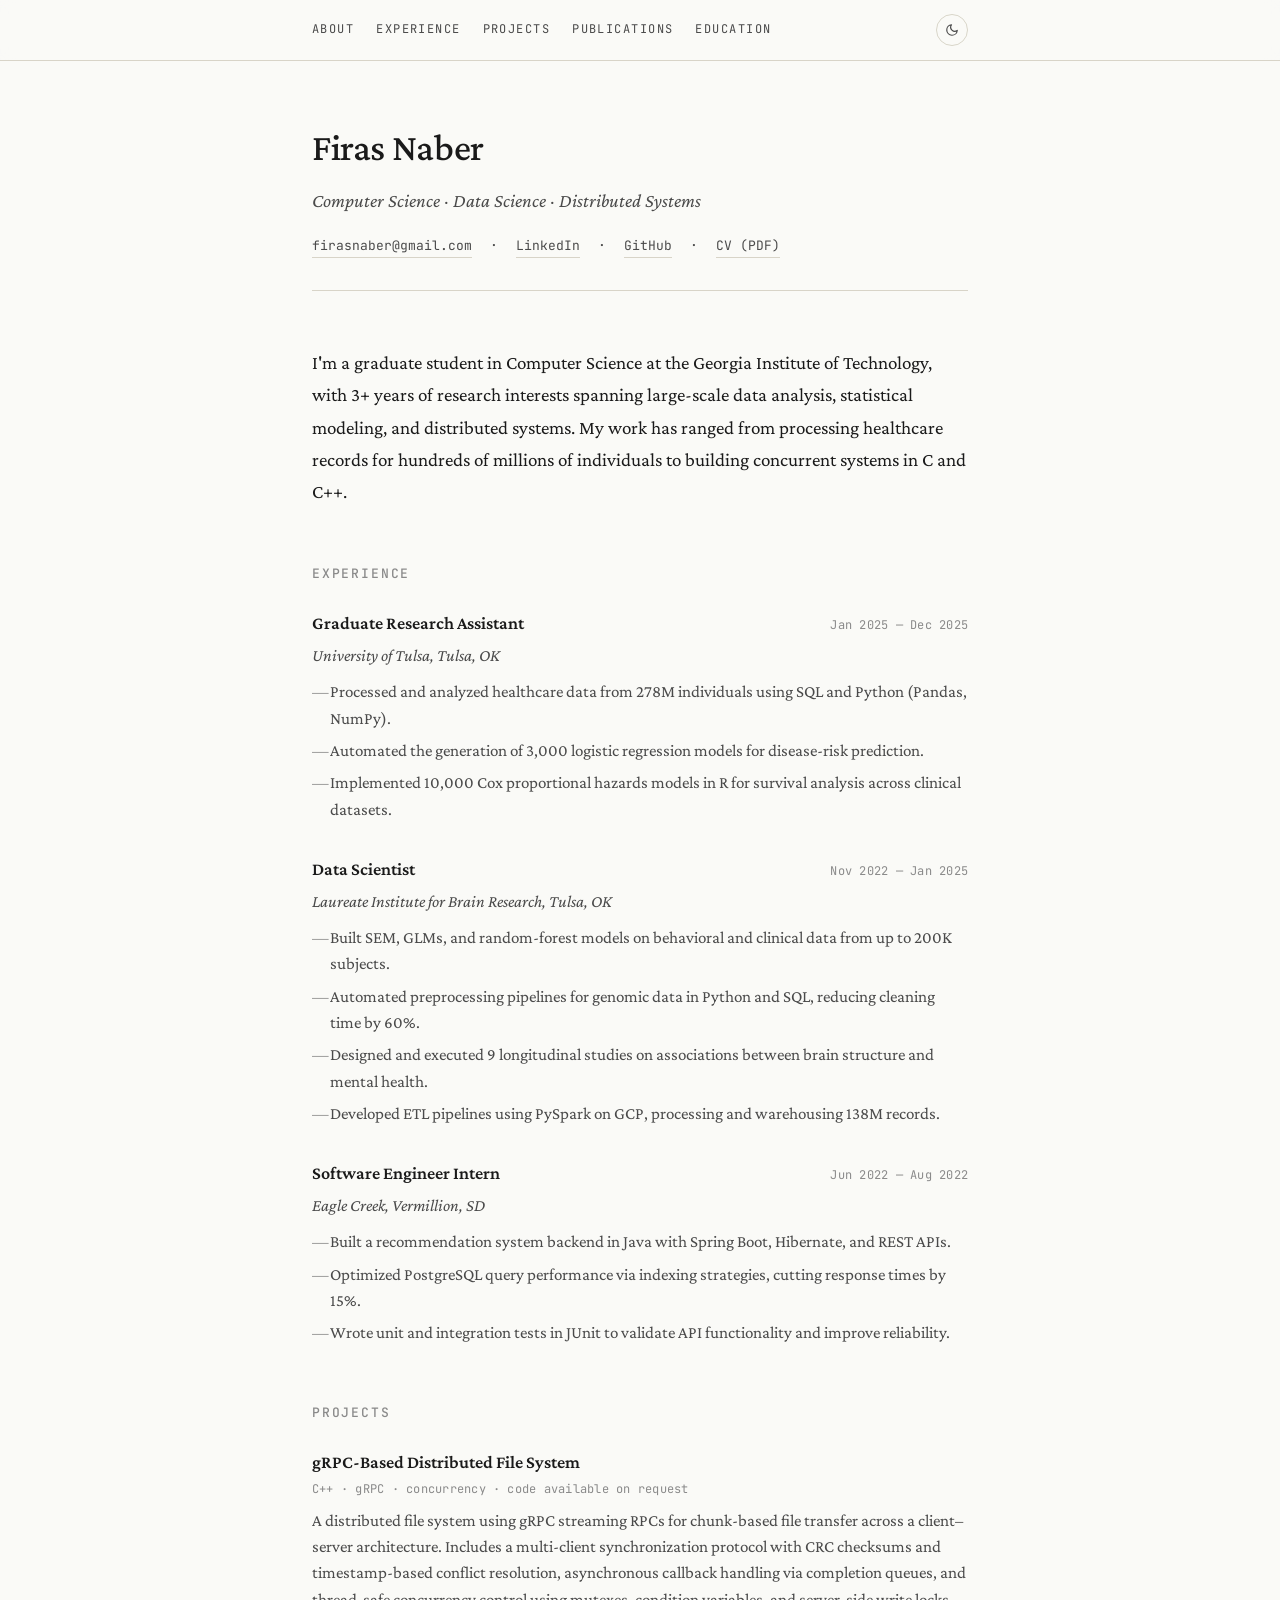
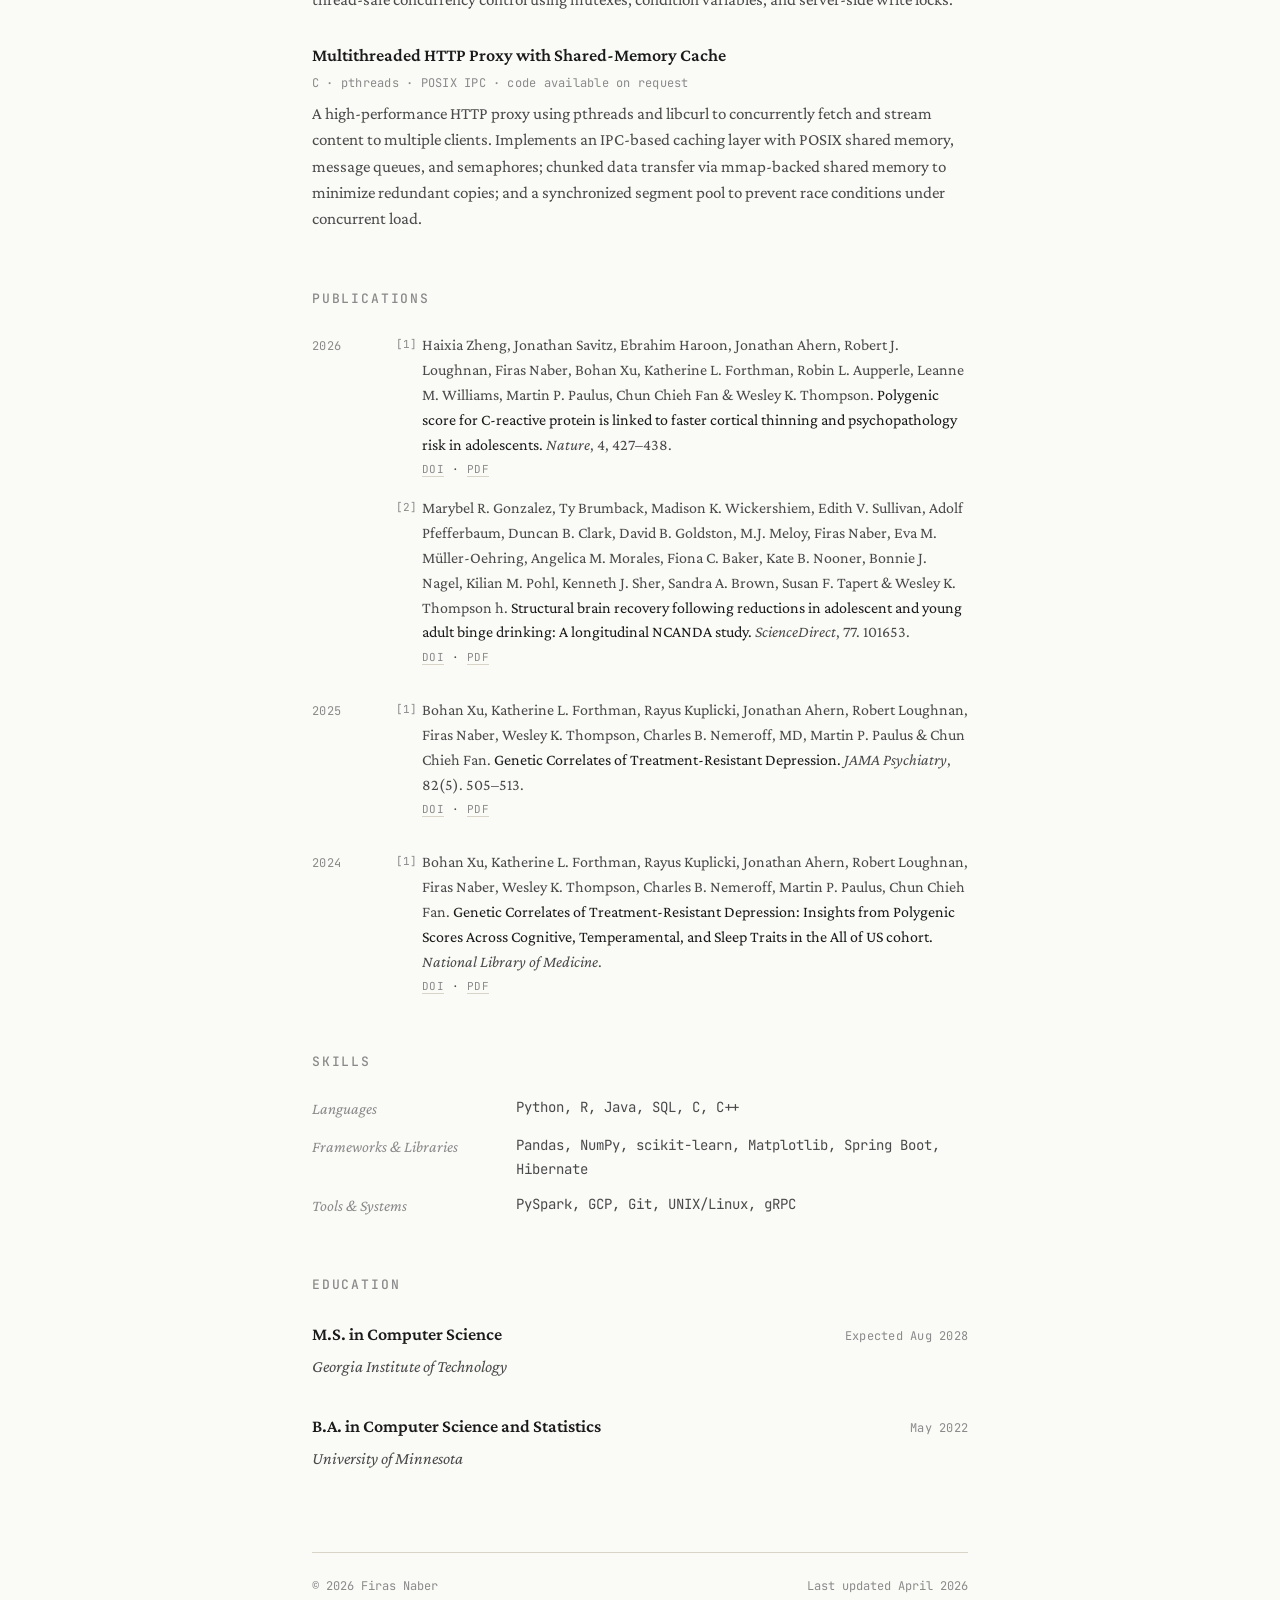
==== index.html @ 00374a6f "Update index.html" ====
<!DOCTYPE html>
<html lang="en">

<head>
  <meta charset="UTF-8" />
  <meta name="viewport" content="width=device-width, initial-scale=1.0" />
  <title>Firas Naber — Portfolio</title>
  <script>
    // Set theme synchronously before paint to prevent flash
    (function () {
      try {
        var stored = localStorage.getItem('theme');
        var prefersDark = window.matchMedia('(prefers-color-scheme: dark)').matches;
        var theme = stored || (prefersDark ? 'dark' : 'light');
        document.documentElement.setAttribute('data-theme', theme);
      } catch (e) {
        document.documentElement.setAttribute('data-theme', 'light');
      }
    })();
  </script>
  <link rel="preconnect" href="https://fonts.googleapis.com">
  <link rel="preconnect" href="https://fonts.gstatic.com" crossorigin>
  <link
    href="https://fonts.googleapis.com/css2?family=Crimson+Pro:ital,wght@0,400;0,500;0,600;1,400&family=JetBrains+Mono:wght@400;500&display=swap"
    rel="stylesheet">
  <link rel="stylesheet" href="styles.css">
</head>

<body>

  <nav class="topnav">
    <div class="nav-inner">
      <div class="nav-links">
        <a href="#about">About</a>
        <a href="#experience">Experience</a>
        <a href="#projects">Projects</a>
        <a href="#publications">Publications</a>
        <a href="#education">Education</a>
      </div>
      <button class="theme-toggle" id="themeToggle" aria-label="Toggle dark mode">
        <svg class="icon-moon" viewBox="0 0 24 24" fill="none" stroke="currentColor" stroke-width="2"
          stroke-linecap="round" stroke-linejoin="round">
          <path d="M21 12.79A9 9 0 1 1 11.21 3 7 7 0 0 0 21 12.79z" />
        </svg>
        <svg class="icon-sun" viewBox="0 0 24 24" fill="none" stroke="currentColor" stroke-width="2"
          stroke-linecap="round" stroke-linejoin="round">
          <circle cx="12" cy="12" r="4" />
          <path
            d="M12 2v2M12 20v2M4.93 4.93l1.41 1.41M17.66 17.66l1.41 1.41M2 12h2M20 12h2M4.93 19.07l1.41-1.41M17.66 6.34l1.41-1.41" />
        </svg>
      </button>
    </div>
  </nav>

  <div class="container">

    <header>
      <h1>Firas Naber</h1>
      <p class="tagline">Computer Science · Data Science · Distributed Systems</p>
      <div class="contact">
        <a href="mailto:firasnaber@gmail.com">firasnaber@gmail.com</a>
        <span>·</span>
        <a href="https://www.linkedin.com/in/firasnaber" target="_blank">LinkedIn</a>
        <span>·</span>
        <a href="https://www.github.com/firasnaber" target="_blank">GitHub</a>
        <span>·</span>
        <a href="assets/resume.pdf">CV (PDF)</a>
      </div>
    </header>

    <section class="about" id="about">
      <p>
        I'm a graduate student in Computer Science at the Georgia Institute of Technology,
        with 3+ years of research interests spanning large-scale data analysis, statistical modeling,
        and distributed systems. My work has ranged from processing healthcare records
        for hundreds of millions of individuals to building concurrent systems in C and C++.
      </p>
    </section>

    <section id="experience">
      <h2>Experience</h2>

      <div class="entry">
        <div class="entry-head">
          <span class="entry-title">Graduate Research Assistant</span>
          <span class="entry-date">Jan 2025 — Dec 2025</span>
        </div>
        <div class="entry-sub">University of Tulsa, Tulsa, OK</div>
        <ul>
          <li>Processed and analyzed healthcare data from 278M individuals using SQL and Python (Pandas, NumPy).</li>
          <li>Automated the generation of 3,000 logistic regression models for disease-risk prediction.</li>
          <li>Implemented 10,000 Cox proportional hazards models in R for survival analysis across clinical datasets.
          </li>
        </ul>
      </div>

      <div class="entry">
        <div class="entry-head">
          <span class="entry-title">Data Scientist</span>
          <span class="entry-date">Nov 2022 — Jan 2025</span>
        </div>
        <div class="entry-sub">Laureate Institute for Brain Research, Tulsa, OK</div>
        <ul>
          <li>Built SEM, GLMs, and random-forest models on behavioral and clinical data from up to 200K subjects.</li>
          <li>Automated preprocessing pipelines for genomic data in Python and SQL, reducing cleaning time by 60%.</li>
          <li>Designed and executed 9 longitudinal studies on associations between brain structure and mental health.
          </li>
          <li>Developed ETL pipelines using PySpark on GCP, processing and warehousing 138M records.</li>
        </ul>
      </div>

      <div class="entry">
        <div class="entry-head">
          <span class="entry-title">Software Engineer Intern</span>
          <span class="entry-date">Jun 2022 — Aug 2022</span>
        </div>
        <div class="entry-sub">Eagle Creek, Vermillion, SD</div>
        <ul>
          <li>Built a recommendation system backend in Java with Spring Boot, Hibernate, and REST APIs.</li>
          <li>Optimized PostgreSQL query performance via indexing strategies, cutting response times by 15%.</li>
          <li>Wrote unit and integration tests in JUnit to validate API functionality and improve reliability.</li>
        </ul>
      </div>
    </section>

    <section id="projects">
      <h2>Projects</h2>

      <div class="project">
        <div class="project-title">gRPC-Based Distributed File System</div>
        <div class="project-meta">C++ · gRPC · concurrency · code available on request</div>
        <p class="project-desc">
          A distributed file system using gRPC streaming RPCs for chunk-based file transfer
          across a client–server architecture. Includes a multi-client synchronization protocol
          with CRC checksums and timestamp-based conflict resolution, asynchronous callback
          handling via completion queues, and thread-safe concurrency control using mutexes,
          condition variables, and server-side write locks.
        </p>
      </div>

      <div class="project">
        <div class="project-title">Multithreaded HTTP Proxy with Shared-Memory Cache</div>
        <div class="project-meta">C · pthreads · POSIX IPC · code available on request</div>
        <p class="project-desc">
          A high-performance HTTP proxy using pthreads and libcurl to concurrently fetch and
          stream content to multiple clients. Implements an IPC-based caching layer with POSIX
          shared memory, message queues, and semaphores; chunked data transfer via mmap-backed
          shared memory to minimize redundant copies; and a synchronized segment pool to prevent
          race conditions under concurrent load.
        </p>
      </div>
    </section>

    <section id="publications">
      <h2>Publications</h2>

      <div class="pub-year-group">
        <div class="pub-year">2026</div>
        <ol class="pub-list">
          <li class="pub">
            <span class="pub-authors">Haixia Zheng, Jonathan Savitz, Ebrahim Haroon, Jonathan Ahern, Robert J.
              Loughnan, Firas Naber, Bohan Xu, Katherine L. Forthman, Robin L. Aupperle, Leanne M. Williams, Martin P.
              Paulus, Chun Chieh Fan &amp; Wesley K. Thompson.</span>
            <span class="pub-title">Polygenic score for C-reactive protein is linked to faster cortical thinning and
              psychopathology risk in adolescents.</span>
            <span class="pub-venue"><em>Nature</em>, 4, 427–438.</span>
            <span class="pub-links">
              <a href="https://doi.org/10.1038/s44220-026-00585-w" target="_blank">DOI</a> · <a
                href="https://www.nature.com/articles/s44220-026-00585-w.pdf" target="_blank">PDF</a>
            </span>

          <li class="pub">
            <span class="pub-authors">Marybel R. Gonzalez, Ty Brumback, Madison K. Wickershiem, Edith V. Sullivan, Adolf
              Pfefferbaum, Duncan B. Clark, David B. Goldston, M.J. Meloy, Firas Naber, Eva M. Müller-Oehring, Angelica
              M. Morales, Fiona C. Baker, Kate B. Nooner, Bonnie J. Nagel, Kilian M. Pohl, Kenneth J. Sher, Sandra A.
              Brown, Susan F. Tapert &amp; Wesley K. Thompson h.</span>
            <span class="pub-title">Structural brain recovery following reductions in adolescent and young adult binge
              drinking: A longitudinal NCANDA study.</span>
            <span class="pub-venue"><em>ScienceDirect</em>, 77. 101653.</span>
            <span class="pub-links">
              <a href="https://doi.org/10.1016/j.dcn.2025.101653" target="_blank">DOI</a> · <a
                href="https://www.sciencedirect.com/science/article/pii/S1878929325001495/pdfft?md5=1ed2c9a6137f7ce97015f4703aea2347&pid=1-s2.0-S1878929325001495-main.pdf"
                target="_blank">PDF</a>
            </span>
          </li>
        </ol>
      </div>

      <div class="pub-year-group">
        <div class="pub-year">2025</div>
        <ol class="pub-list">
          <li class="pub">
            <span class="pub-authors">Bohan Xu, Katherine L. Forthman, Rayus Kuplicki, Jonathan Ahern, Robert
              Loughnan, Firas Naber, Wesley K. Thompson, Charles
              B. Nemeroff, MD, Martin P. Paulus &amp; Chun Chieh Fan.</span>
            <span class="pub-title">Genetic Correlates of Treatment-Resistant Depression.</span>
            <span class="pub-venue"><em>JAMA Psychiatry</em>, 82(5). 505–513.</span>
            <span class="pub-links">
              <a href="https://doi.org/10.1001/jamapsychiatry.2024.4825" target="_blank">DOI</a> · <a
                href="https://www.laureateinstitute.org/uploads/1/4/1/3/141382282/jamapsychiatry_xu_2025_oi_240097_1739289944.00263.pdf"
                target="_blank">PDF</a>
            </span>
          </li>
        </ol>
      </div>

      <div class="pub-year-group">
        <div class="pub-year">2024</div>
        <ol class="pub-list">
          <li class="pub">
            <span class="pub-authors">Bohan Xu, Katherine L. Forthman, Rayus Kuplicki, Jonathan Ahern,
              Robert Loughnan, Firas Naber, Wesley K. Thompson, Charles B. Nemeroff, Martin P. Paulus,
              Chun Chieh Fan.</span>
            <span class="pub-title">Genetic Correlates of Treatment-Resistant Depression: Insights from Polygenic
              Scores Across Cognitive, Temperamental, and Sleep Traits in the All of US cohort.</span>
            <span class="pub-venue"><em>National Library of Medicine</em>.</span>
            <span class="pub-links">
              <a href="https://doi.org/10.1101/2024.07.03.24309914" target="_blank">DOI</a> · <a
                href="https://pmc.ncbi.nlm.nih.gov/articles/PMC11245070/pdf/nihpp-2024.07.03.24309914v1.pdf"
                target="_blank">PDF</a>
            </span>
          </li>
        </ol>
      </div>
    </section>

    <section id="skills">
      <h2>Skills</h2>
      <div class="skills-grid">
        <div class="skills-label">Languages</div>
        <div class="skills-list">Python, R, Java, SQL, C, C++</div>

        <div class="skills-label">Frameworks &amp; Libraries</div>
        <div class="skills-list">Pandas, NumPy, scikit-learn, Matplotlib, Spring Boot, Hibernate</div>

        <div class="skills-label">Tools &amp; Systems</div>
        <div class="skills-list">PySpark, GCP, Git, UNIX/Linux, gRPC</div>
      </div>
    </section>

    <section id="education">
      <h2>Education</h2>

      <div class="entry">
        <div class="entry-head">
          <span class="entry-title">M.S. in Computer Science</span>
          <span class="entry-date">Expected Aug 2028</span>
        </div>
        <div class="entry-sub">Georgia Institute of Technology</div>
      </div>

      <div class="entry">
        <div class="entry-head">
          <span class="entry-title">B.A. in Computer Science and Statistics</span>
          <span class="entry-date">May 2022</span>
        </div>
        <div class="entry-sub">University of Minnesota</div>
      </div>
    </section>

    <footer>
      <span>© 2026 Firas Naber</span>
      <span>Last updated April 2026</span>
    </footer>

  </div>

  <script src="script.js"></script>

</body>

</html>
---- styles.css ----
:root {
  --ink: #1a1a1a;
  --ink-soft: #4a4a4a;
  --ink-faint: #8a8a8a;
  --paper: #fafaf7;
  --paper-translucent: rgba(250, 250, 247, 0.85);
  --rule: #d8d4c8;
  --accent: #7a3b2e;
  --serif: 'Crimson Pro', 'Iowan Old Style', 'Palatino', Georgia, serif;
  --mono: 'JetBrains Mono', 'SF Mono', Menlo, monospace;
}

[data-theme="dark"] {
  --ink: #e8e6e0;
  --ink-soft: #b0aea6;
  --ink-faint: #707068;
  --paper: #1a1a18;
  --paper-translucent: rgba(26, 26, 24, 0.85);
  --rule: #38362f;
  --accent: #c97b6a;
}

* { box-sizing: border-box; margin: 0; padding: 0; }

html { scroll-behavior: smooth; }

body {
  font-family: var(--serif);
  font-size: 18px;
  line-height: 1.6;
  color: var(--ink);
  background: var(--paper);
  -webkit-font-smoothing: antialiased;
  -moz-osx-font-smoothing: grayscale;
  transition: background-color 0.2s ease, color 0.2s ease;
}

/* Navigation */
nav.topnav {
  position: sticky;
  top: 0;
  z-index: 100;
  background: var(--paper-translucent);
  backdrop-filter: blur(8px);
  -webkit-backdrop-filter: blur(8px);
  border-bottom: 1px solid var(--rule);
}

.nav-inner {
  max-width: 720px;
  margin: 0 auto;
  padding: 14px 32px;
  display: flex;
  justify-content: space-between;
  align-items: center;
  gap: 16px;
}

.nav-links {
  display: flex;
  gap: 22px;
  font-family: var(--mono);
  font-size: 12px;
  text-transform: uppercase;
  letter-spacing: 0.12em;
}

.nav-links a {
  color: var(--ink-soft);
  text-decoration: none;
  padding: 4px 0;
  border-bottom: 1px solid transparent;
  transition: color 0.15s, border-color 0.15s;
}

.nav-links a:hover,
.nav-links a.active {
  color: var(--ink);
  border-bottom-color: var(--accent);
}

.theme-toggle {
  background: none;
  border: 1px solid var(--rule);
  color: var(--ink-soft);
  width: 32px;
  height: 32px;
  border-radius: 50%;
  cursor: pointer;
  display: flex;
  align-items: center;
  justify-content: center;
  transition: color 0.15s, border-color 0.15s;
  flex-shrink: 0;
}

.theme-toggle:hover {
  color: var(--accent);
  border-color: var(--accent);
}

.theme-toggle svg {
  width: 14px;
  height: 14px;
}

.theme-toggle .icon-moon { display: block; }
.theme-toggle .icon-sun { display: none; }
[data-theme="dark"] .theme-toggle .icon-moon { display: none; }
[data-theme="dark"] .theme-toggle .icon-sun { display: block; }

.container {
  max-width: 720px;
  margin: 0 auto;
  padding: 56px 32px 120px;
}

/* Header */
header {
  margin-bottom: 56px;
  padding-bottom: 32px;
  border-bottom: 1px solid var(--rule);
}

h1 {
  font-size: 38px;
  font-weight: 500;
  letter-spacing: -0.01em;
  margin-bottom: 8px;
}

.tagline {
  font-style: italic;
  color: var(--ink-soft);
  font-size: 19px;
  margin-bottom: 20px;
}

.contact {
  font-family: var(--mono);
  font-size: 13px;
  color: var(--ink-soft);
  display: flex;
  flex-wrap: wrap;
  gap: 4px 18px;
}

.contact a {
  color: var(--ink-soft);
  text-decoration: none;
  border-bottom: 1px solid var(--rule);
  transition: color 0.15s, border-color 0.15s;
}

.contact a:hover {
  color: var(--accent);
  border-color: var(--accent);
}

/* Sections */
section {
  margin-bottom: 56px;
  scroll-margin-top: 80px;
}

h2 {
  font-size: 13px;
  font-weight: 500;
  text-transform: uppercase;
  letter-spacing: 0.14em;
  color: var(--ink-faint);
  margin-bottom: 24px;
  font-family: var(--mono);
}

p {
  margin-bottom: 16px;
  color: var(--ink-soft);
}

p:last-child { margin-bottom: 0; }

/* About */
.about p {
  color: var(--ink);
  font-size: 19px;
  line-height: 1.7;
}

/* Entry list (experience, education) */
.entry {
  margin-bottom: 32px;
}

.entry:last-child { margin-bottom: 0; }

.entry-head {
  display: flex;
  justify-content: space-between;
  align-items: baseline;
  gap: 16px;
  margin-bottom: 4px;
}

.entry-title {
  font-weight: 600;
  font-size: 18px;
  color: var(--ink);
}

.entry-date {
  font-family: var(--mono);
  font-size: 12px;
  color: var(--ink-faint);
  white-space: nowrap;
  letter-spacing: 0.02em;
}

.entry-sub {
  font-style: italic;
  color: var(--ink-soft);
  margin-bottom: 10px;
  font-size: 17px;
}

.entry ul {
  list-style: none;
  padding: 0;
}

.entry li {
  color: var(--ink-soft);
  margin-bottom: 6px;
  padding-left: 18px;
  position: relative;
  font-size: 17px;
  line-height: 1.55;
}

.entry li::before {
  content: "—";
  position: absolute;
  left: 0;
  color: var(--ink-faint);
}

/* Projects */
.project {
  margin-bottom: 28px;
}

.project:last-child { margin-bottom: 0; }

.project-title {
  font-weight: 600;
  font-size: 18px;
  margin-bottom: 4px;
  color: var(--ink);
}

.project-meta {
  font-family: var(--mono);
  font-size: 12px;
  color: var(--ink-faint);
  margin-bottom: 8px;
  letter-spacing: 0.02em;
}

.project-desc {
  color: var(--ink-soft);
  font-size: 17px;
  line-height: 1.55;
}

/* Skills */
.skills-grid {
  display: grid;
  grid-template-columns: 180px 1fr;
  gap: 12px 24px;
  font-size: 16px;
}

.skills-label {
  font-style: italic;
  color: var(--ink-faint);
}

.skills-list {
  color: var(--ink-soft);
  font-family: var(--mono);
  font-size: 14px;
  line-height: 1.7;
}

/* Publications */
.pub-year-group {
  margin-bottom: 32px;
  display: grid;
  grid-template-columns: 60px 1fr;
  gap: 0 24px;
  align-items: start;
}

.pub-year-group:last-child { margin-bottom: 0; }

.pub-year {
  font-family: var(--mono);
  font-size: 12px;
  color: var(--ink-faint);
  letter-spacing: 0.04em;
  padding-top: 4px;
}

.pub-list {
  list-style: none;
  padding: 0;
  margin: 0;
  counter-reset: pub-counter;
}

.pub {
  margin-bottom: 18px;
  padding-left: 26px;
  position: relative;
  font-size: 16px;
  line-height: 1.55;
  color: var(--ink-soft);
  counter-increment: pub-counter;
}

.pub:last-child { margin-bottom: 0; }

.pub::before {
  content: "[" counter(pub-counter) "]";
  position: absolute;
  left: 0;
  top: 0;
  font-family: var(--mono);
  font-size: 11px;
  color: var(--ink-faint);
  padding-top: 3px;
}

.pub-authors {
  display: inline;
  color: var(--ink-soft);
}

.pub-title {
  display: inline;
  color: var(--ink);
}

.pub-venue {
  display: inline;
  color: var(--ink-soft);
}

.pub-links {
  display: block;
  margin-top: 4px;
  font-family: var(--mono);
  font-size: 11px;
  letter-spacing: 0.04em;
}

.pub-links a {
  color: var(--ink-faint);
  text-decoration: none;
  border-bottom: 1px solid var(--rule);
  transition: color 0.15s, border-color 0.15s;
}

.pub-links a:hover {
  color: var(--accent);
  border-color: var(--accent);
}

/* Footer */
footer {
  margin-top: 80px;
  padding-top: 24px;
  border-top: 1px solid var(--rule);
  font-family: var(--mono);
  font-size: 12px;
  color: var(--ink-faint);
  display: flex;
  justify-content: space-between;
  flex-wrap: wrap;
  gap: 8px;
}

/* Responsive */
@media (max-width: 600px) {
  .container {
    padding: 32px 24px 80px;
  }
  .nav-inner {
    padding: 12px 20px;
  }
  .nav-links {
    gap: 14px;
    font-size: 11px;
    letter-spacing: 0.1em;
  }
  h1 { font-size: 30px; }
  body { font-size: 16px; }
  .entry-head {
    flex-direction: column;
    gap: 2px;
  }
  .skills-grid {
    grid-template-columns: 1fr;
    gap: 4px 0;
  }
  .skills-label {
    margin-top: 12px;
  }
  .skills-label:first-child {
    margin-top: 0;
  }
  .pub-year-group {
    grid-template-columns: 1fr;
    gap: 8px 0;
  }
  .pub-year {
    padding-top: 0;
  }
}
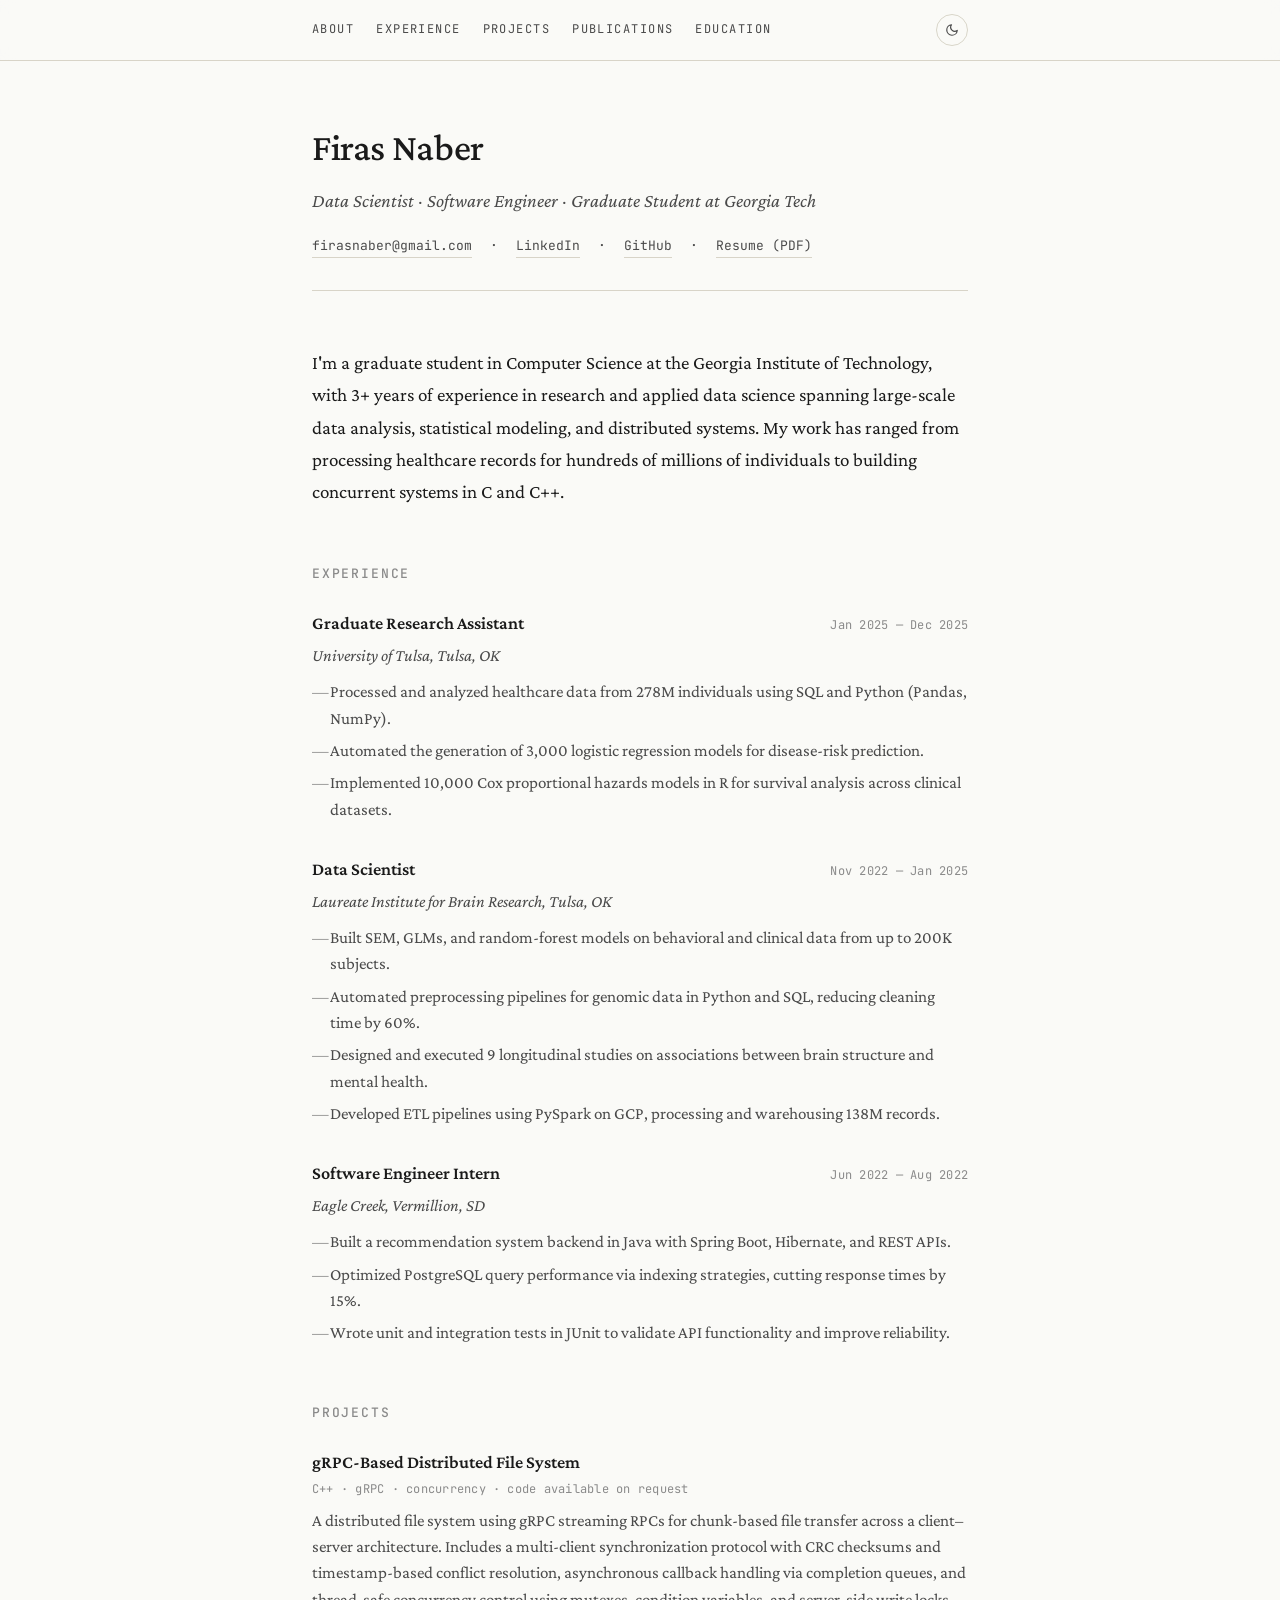
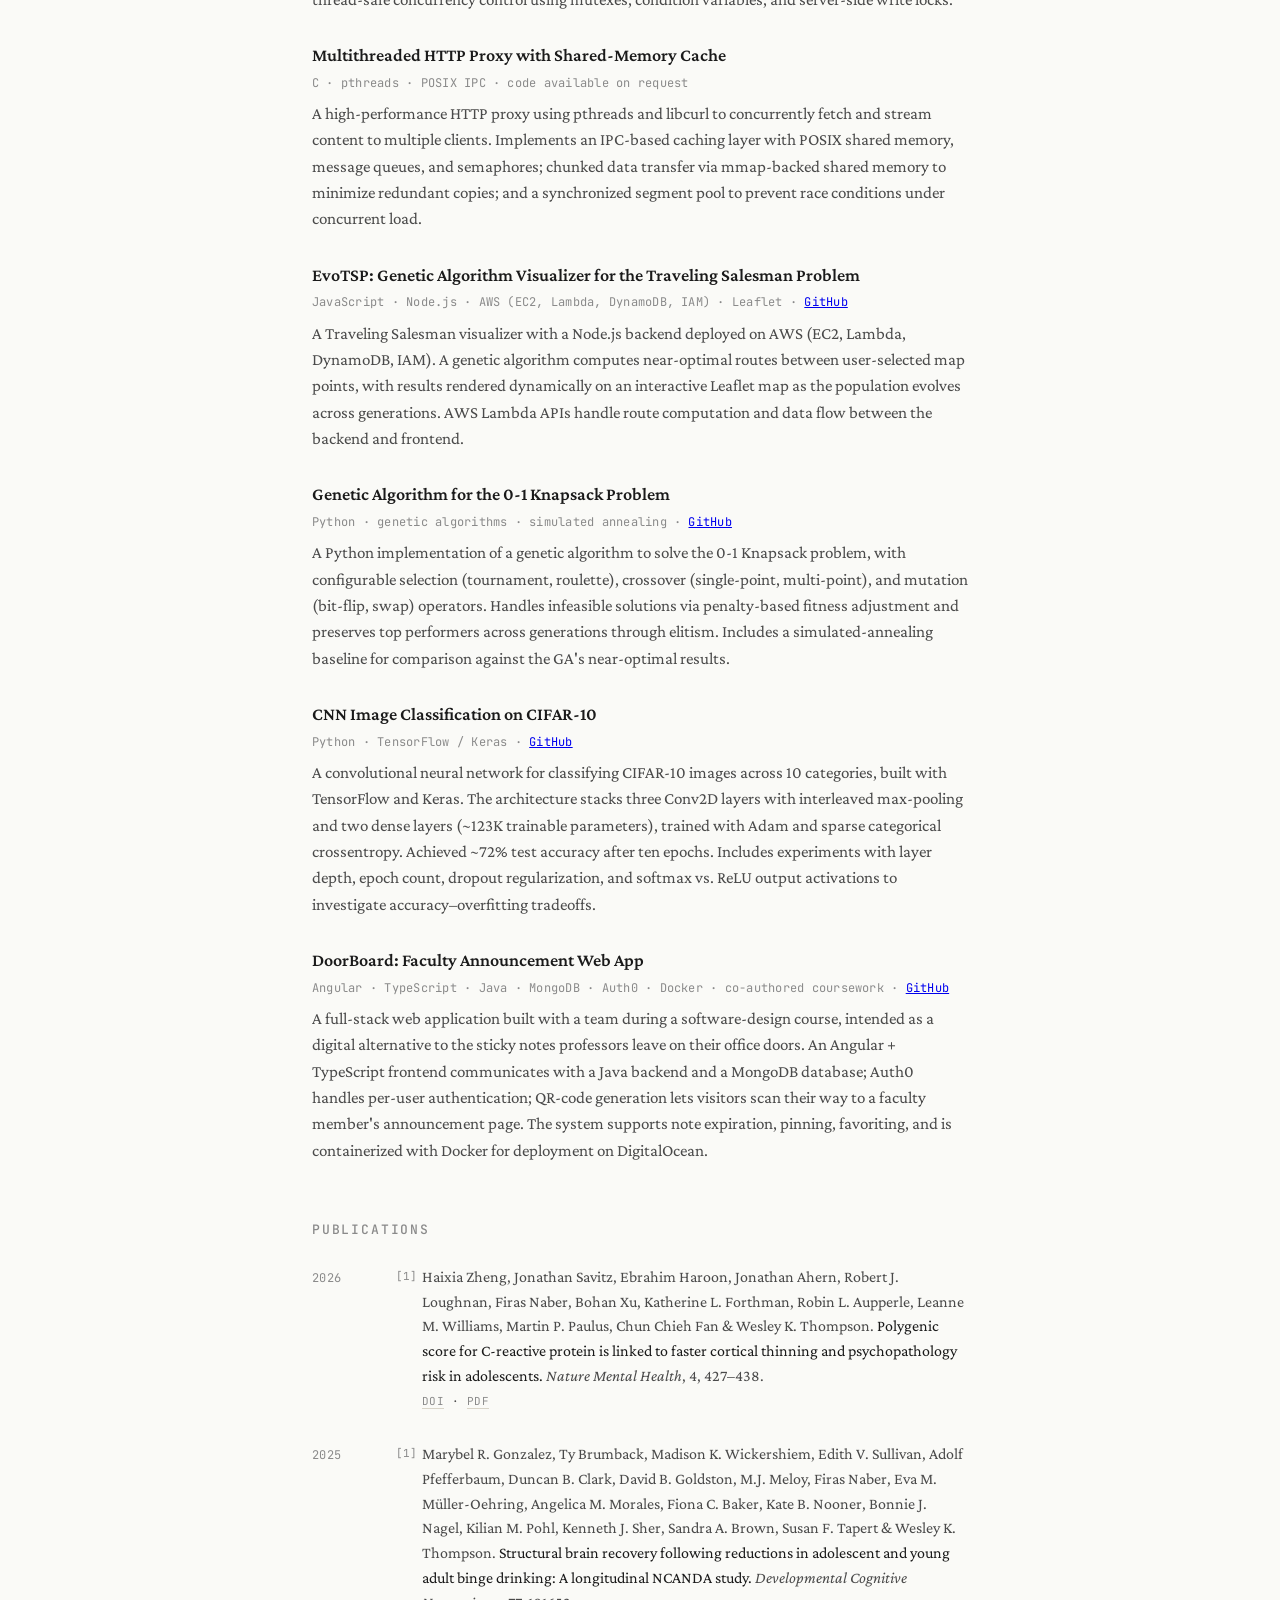
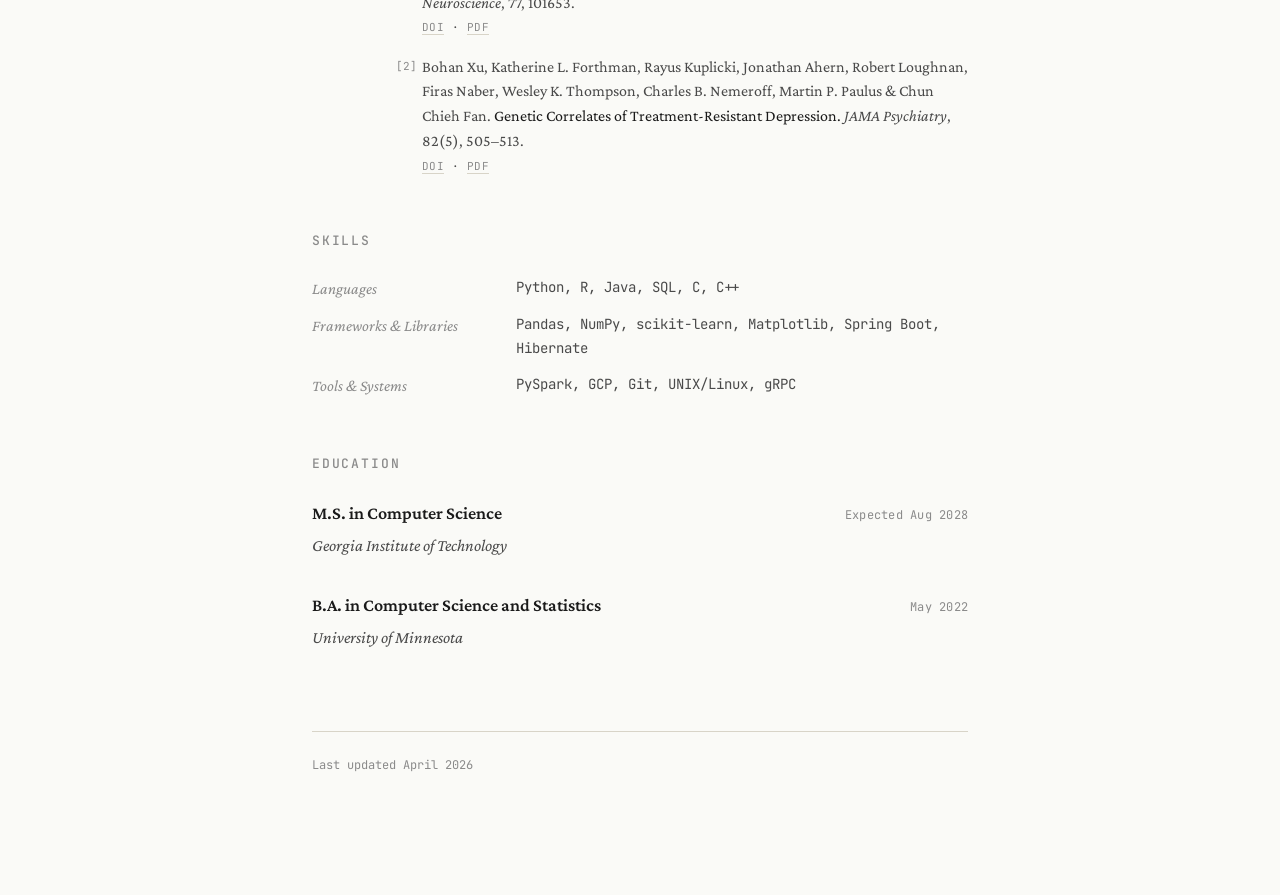
==== commit e79d776d: "Update index.html" ====
--- a/index.html
+++ b/index.html
@@ -56,23 +56,23 @@
 
     <header>
       <h1>Firas Naber</h1>
-      <p class="tagline">Computer Science · Data Science · Distributed Systems</p>
+      <p class="tagline">Data Scientist · Software Engineer · Graduate Student at Georgia Tech</p>
       <div class="contact">
         <a href="mailto:firasnaber@gmail.com">firasnaber@gmail.com</a>
         <span>·</span>
-        <a href="https://www.linkedin.com/in/firasnaber" target="_blank">LinkedIn</a>
+        <a href="https://www.linkedin.com/in/firasnaber" target="_blank" rel="noopener">LinkedIn</a>
         <span>·</span>
-        <a href="https://www.github.com/firasnaber" target="_blank">GitHub</a>
+        <a href="https://www.github.com/firasnaber" target="_blank" rel="noopener">GitHub</a>
         <span>·</span>
-        <a href="assets/resume.pdf">CV (PDF)</a>
+        <a href="assets/resume.pdf" target="_blank" rel="noopener">Resume (PDF)</a>
       </div>
     </header>
 
     <section class="about" id="about">
       <p>
         I'm a graduate student in Computer Science at the Georgia Institute of Technology,
-        with 3+ years of research interests spanning large-scale data analysis, statistical modeling,
-        and distributed systems. My work has ranged from processing healthcare records
+        with 3+ years of experience in research and applied data science spanning large-scale data analysis, statistical
+        modeling, and distributed systems. My work has ranged from processing healthcare records
         for hundreds of millions of individuals to building concurrent systems in C and C++.
       </p>
     </section>
@@ -147,6 +147,63 @@
           shared memory, message queues, and semaphores; chunked data transfer via mmap-backed
           shared memory to minimize redundant copies; and a synchronized segment pool to prevent
           race conditions under concurrent load.
+        </p>
+      </div>
+
+      <div class="project">
+        <div class="project-title">EvoTSP: Genetic Algorithm Visualizer for the Traveling Salesman Problem</div>
+        <div class="project-meta">JavaScript · Node.js · AWS (EC2, Lambda, DynamoDB, IAM) · Leaflet · <a
+            href="https://github.com/firasnaber/tsp" target="_blank" rel="noopener">GitHub</a></div>
+        <p class="project-desc">
+          A Traveling Salesman visualizer with a Node.js backend deployed on AWS (EC2, Lambda,
+          DynamoDB, IAM). A genetic algorithm computes near-optimal routes between user-selected
+          map points, with results rendered dynamically on an interactive Leaflet map as the
+          population evolves across generations. AWS Lambda APIs handle route computation and
+          data flow between the backend and frontend.
+        </p>
+      </div>
+
+      <div class="project">
+        <div class="project-title">Genetic Algorithm for the 0-1 Knapsack Problem</div>
+        <div class="project-meta">Python · genetic algorithms · simulated annealing · <a
+            href="https://github.com/firasnaber/genetic-algorithm-01-knapsack" target="_blank" rel="noopener">GitHub</a>
+        </div>
+        <p class="project-desc">
+          A Python implementation of a genetic algorithm to solve the 0-1 Knapsack problem,
+          with configurable selection (tournament, roulette), crossover (single-point, multi-point),
+          and mutation (bit-flip, swap) operators. Handles infeasible solutions via penalty-based
+          fitness adjustment and preserves top performers across generations through elitism. Includes
+          a simulated-annealing baseline for comparison against the GA's near-optimal results.
+        </p>
+      </div>
+
+      <div class="project">
+        <div class="project-title">CNN Image Classification on CIFAR-10</div>
+        <div class="project-meta">Python · TensorFlow / Keras · <a
+            href="https://github.com/firasnaber/cnn-image-classification" target="_blank" rel="noopener">GitHub</a>
+        </div>
+        <p class="project-desc">
+          A convolutional neural network for classifying CIFAR-10 images across 10 categories,
+          built with TensorFlow and Keras. The architecture stacks three Conv2D layers with
+          interleaved max-pooling and two dense layers (~123K trainable parameters), trained
+          with Adam and sparse categorical crossentropy. Achieved ~72% test accuracy after
+          ten epochs. Includes experiments with layer depth, epoch count, dropout regularization,
+          and softmax vs. ReLU output activations to investigate accuracy–overfitting tradeoffs.
+        </p>
+      </div>
+
+      <div class="project">
+        <div class="project-title">DoorBoard: Faculty Announcement Web App</div>
+        <div class="project-meta">Angular · TypeScript · Java · MongoDB · Auth0 · Docker · co-authored coursework · <a
+            href="https://github.com/firasnaber/DoorBoard" target="_blank" rel="noopener">GitHub</a></div>
+        <p class="project-desc">
+          A full-stack web application built with a team during a software-design course,
+          intended as a digital alternative to the sticky notes professors leave on their
+          office doors. An Angular + TypeScript frontend communicates with a Java backend
+          and a MongoDB database; Auth0 handles per-user authentication; QR-code generation
+          lets visitors scan their way to a faculty member's announcement page. The system
+          supports note expiration, pinning, favoriting, and is containerized with Docker
+          for deployment on DigitalOcean.
         </p>
       </div>
     </section>
@@ -163,61 +220,43 @@
               Paulus, Chun Chieh Fan &amp; Wesley K. Thompson.</span>
             <span class="pub-title">Polygenic score for C-reactive protein is linked to faster cortical thinning and
               psychopathology risk in adolescents.</span>
-            <span class="pub-venue"><em>Nature</em>, 4, 427–438.</span>
+            <span class="pub-venue"><em>Nature Mental Health</em>, 4, 427–438.</span>
             <span class="pub-links">
-              <a href="https://doi.org/10.1038/s44220-026-00585-w" target="_blank">DOI</a> · <a
-                href="https://www.nature.com/articles/s44220-026-00585-w.pdf" target="_blank">PDF</a>
+              <a href="https://doi.org/10.1038/s44220-026-00585-w" target="_blank" rel="noopener">DOI</a> · <a
+                href="https://www.nature.com/articles/s44220-026-00585-w.pdf" target="_blank" rel="noopener">PDF</a>
             </span>
-
+          </li>
+        </ol>
+      </div>
+
+      <div class="pub-year-group">
+        <div class="pub-year">2025</div>
+        <ol class="pub-list">
           <li class="pub">
             <span class="pub-authors">Marybel R. Gonzalez, Ty Brumback, Madison K. Wickershiem, Edith V. Sullivan, Adolf
               Pfefferbaum, Duncan B. Clark, David B. Goldston, M.J. Meloy, Firas Naber, Eva M. Müller-Oehring, Angelica
               M. Morales, Fiona C. Baker, Kate B. Nooner, Bonnie J. Nagel, Kilian M. Pohl, Kenneth J. Sher, Sandra A.
-              Brown, Susan F. Tapert &amp; Wesley K. Thompson h.</span>
+              Brown, Susan F. Tapert &amp; Wesley K. Thompson.</span>
             <span class="pub-title">Structural brain recovery following reductions in adolescent and young adult binge
               drinking: A longitudinal NCANDA study.</span>
-            <span class="pub-venue"><em>ScienceDirect</em>, 77. 101653.</span>
+            <span class="pub-venue"><em>Developmental Cognitive Neuroscience</em>, 77, 101653.</span>
             <span class="pub-links">
-              <a href="https://doi.org/10.1016/j.dcn.2025.101653" target="_blank">DOI</a> · <a
+              <a href="https://doi.org/10.1016/j.dcn.2025.101653" target="_blank" rel="noopener">DOI</a> · <a
                 href="https://www.sciencedirect.com/science/article/pii/S1878929325001495/pdfft?md5=1ed2c9a6137f7ce97015f4703aea2347&pid=1-s2.0-S1878929325001495-main.pdf"
-                target="_blank">PDF</a>
+                target="_blank" rel="noopener">PDF</a>
             </span>
           </li>
-        </ol>
-      </div>
-
-      <div class="pub-year-group">
-        <div class="pub-year">2025</div>
-        <ol class="pub-list">
+
           <li class="pub">
             <span class="pub-authors">Bohan Xu, Katherine L. Forthman, Rayus Kuplicki, Jonathan Ahern, Robert
               Loughnan, Firas Naber, Wesley K. Thompson, Charles
-              B. Nemeroff, MD, Martin P. Paulus &amp; Chun Chieh Fan.</span>
+              B. Nemeroff, Martin P. Paulus &amp; Chun Chieh Fan.</span>
             <span class="pub-title">Genetic Correlates of Treatment-Resistant Depression.</span>
-            <span class="pub-venue"><em>JAMA Psychiatry</em>, 82(5). 505–513.</span>
+            <span class="pub-venue"><em>JAMA Psychiatry</em>, 82(5), 505–513.</span>
             <span class="pub-links">
-              <a href="https://doi.org/10.1001/jamapsychiatry.2024.4825" target="_blank">DOI</a> · <a
+              <a href="https://doi.org/10.1001/jamapsychiatry.2024.4825" target="_blank" rel="noopener">DOI</a> · <a
                 href="https://www.laureateinstitute.org/uploads/1/4/1/3/141382282/jamapsychiatry_xu_2025_oi_240097_1739289944.00263.pdf"
-                target="_blank">PDF</a>
-            </span>
-          </li>
-        </ol>
-      </div>
-
-      <div class="pub-year-group">
-        <div class="pub-year">2024</div>
-        <ol class="pub-list">
-          <li class="pub">
-            <span class="pub-authors">Bohan Xu, Katherine L. Forthman, Rayus Kuplicki, Jonathan Ahern,
-              Robert Loughnan, Firas Naber, Wesley K. Thompson, Charles B. Nemeroff, Martin P. Paulus,
-              Chun Chieh Fan.</span>
-            <span class="pub-title">Genetic Correlates of Treatment-Resistant Depression: Insights from Polygenic
-              Scores Across Cognitive, Temperamental, and Sleep Traits in the All of US cohort.</span>
-            <span class="pub-venue"><em>National Library of Medicine</em>.</span>
-            <span class="pub-links">
-              <a href="https://doi.org/10.1101/2024.07.03.24309914" target="_blank">DOI</a> · <a
-                href="https://pmc.ncbi.nlm.nih.gov/articles/PMC11245070/pdf/nihpp-2024.07.03.24309914v1.pdf"
-                target="_blank">PDF</a>
+                target="_blank" rel="noopener">PDF</a>
             </span>
           </li>
         </ol>
@@ -259,7 +298,6 @@
     </section>
 
     <footer>
-      <span>© 2026 Firas Naber</span>
       <span>Last updated April 2026</span>
     </footer>
 
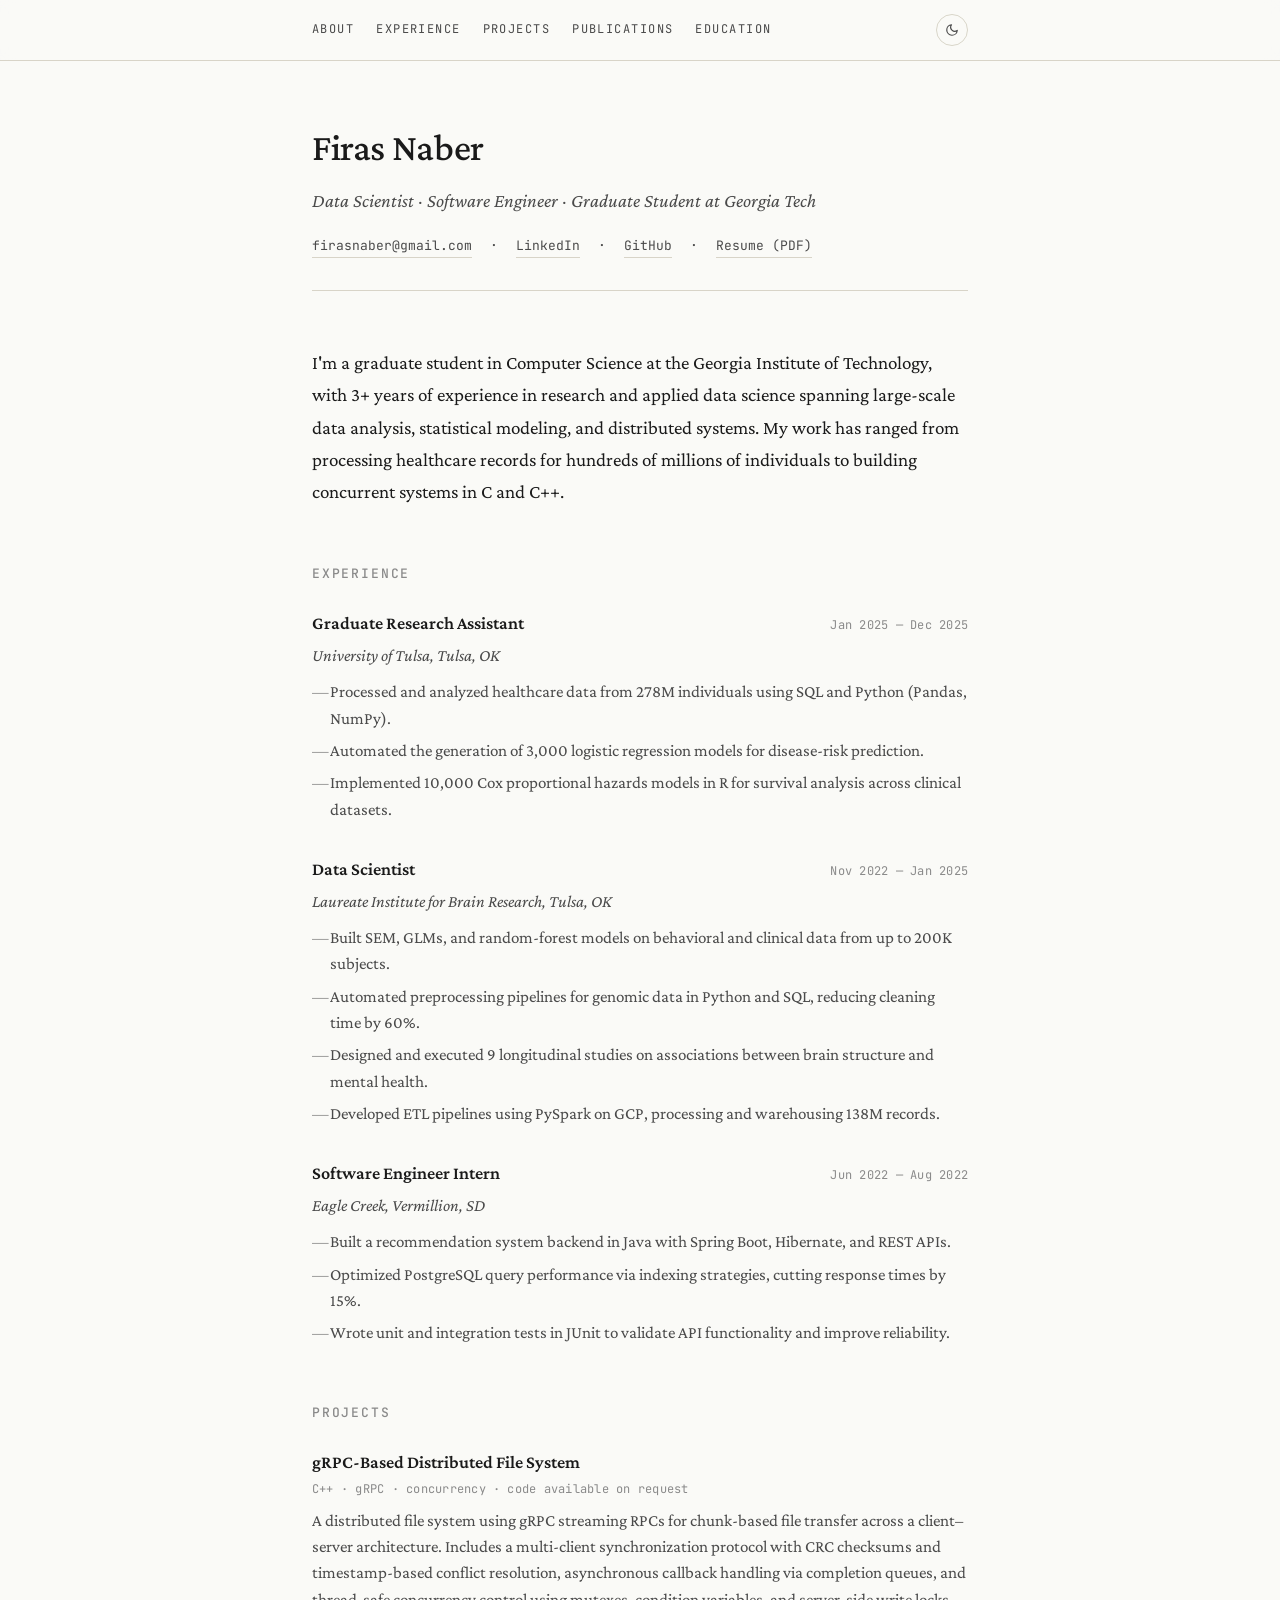
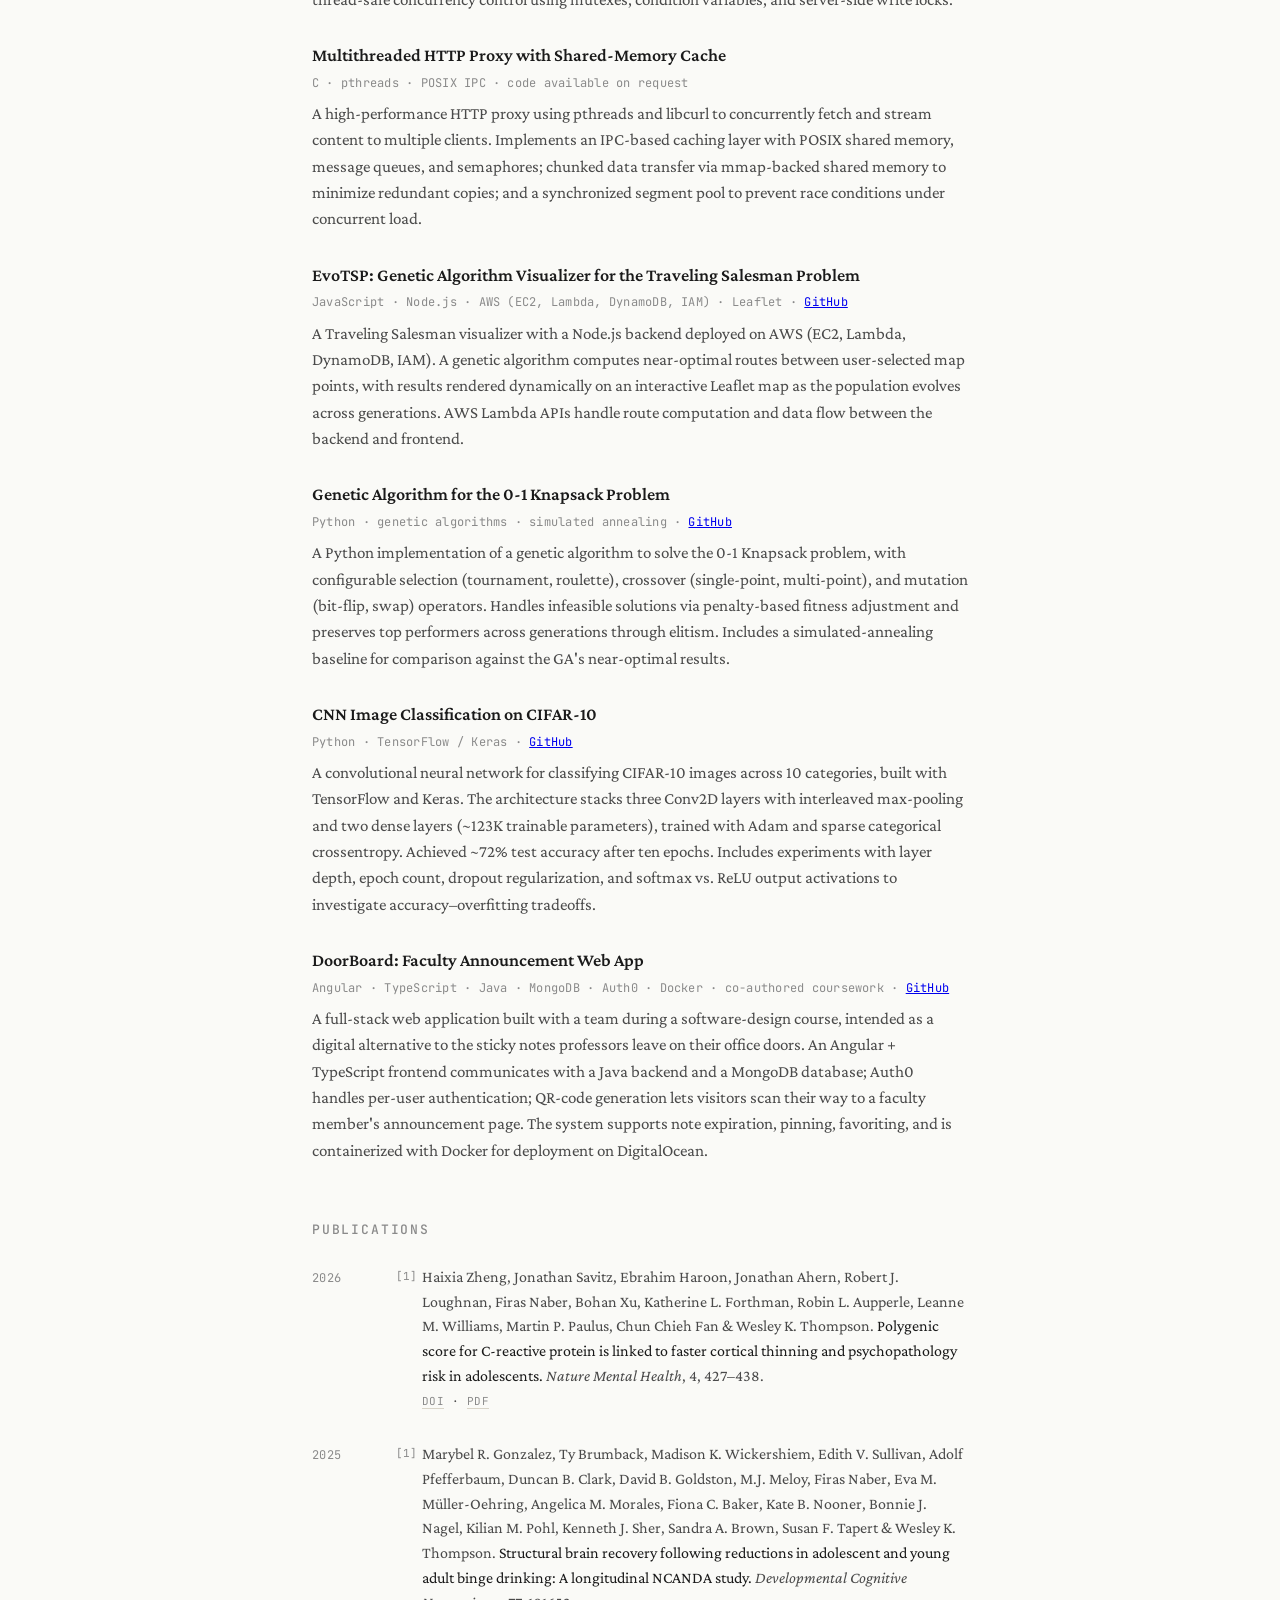
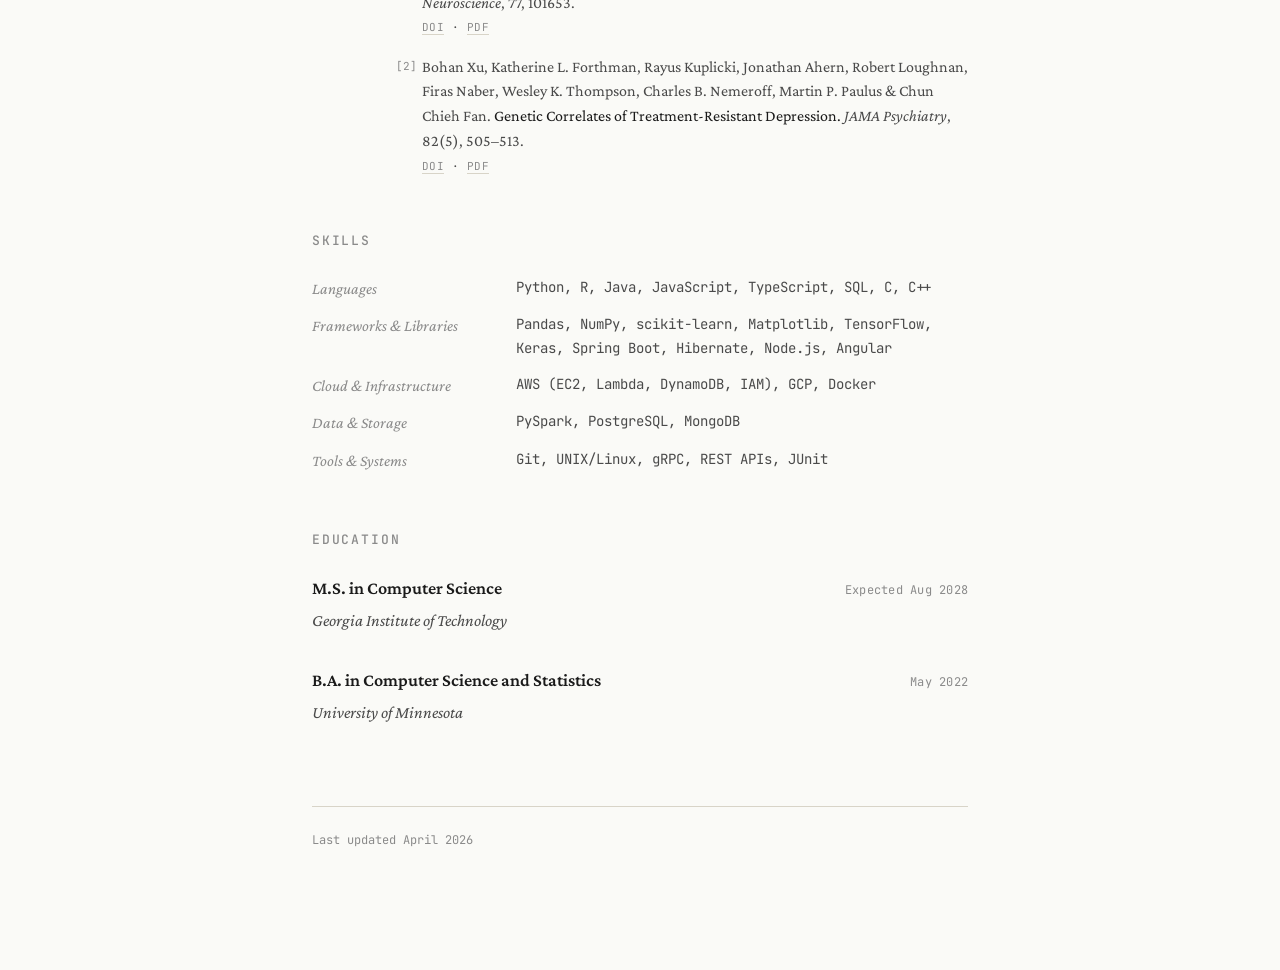
==== commit 42d47760: "Update skills section" ====
--- a/index.html
+++ b/index.html
@@ -267,13 +267,20 @@
       <h2>Skills</h2>
       <div class="skills-grid">
         <div class="skills-label">Languages</div>
-        <div class="skills-list">Python, R, Java, SQL, C, C++</div>
+        <div class="skills-list">Python, R, Java, JavaScript, TypeScript, SQL, C, C++</div>
 
         <div class="skills-label">Frameworks &amp; Libraries</div>
-        <div class="skills-list">Pandas, NumPy, scikit-learn, Matplotlib, Spring Boot, Hibernate</div>
+        <div class="skills-list">Pandas, NumPy, scikit-learn, Matplotlib, TensorFlow, Keras, Spring Boot, Hibernate,
+          Node.js, Angular</div>
+
+        <div class="skills-label">Cloud &amp; Infrastructure</div>
+        <div class="skills-list">AWS (EC2, Lambda, DynamoDB, IAM), GCP, Docker</div>
+
+        <div class="skills-label">Data &amp; Storage</div>
+        <div class="skills-list">PySpark, PostgreSQL, MongoDB</div>
 
         <div class="skills-label">Tools &amp; Systems</div>
-        <div class="skills-list">PySpark, GCP, Git, UNIX/Linux, gRPC</div>
+        <div class="skills-list">Git, UNIX/Linux, gRPC, REST APIs, JUnit</div>
       </div>
     </section>
 
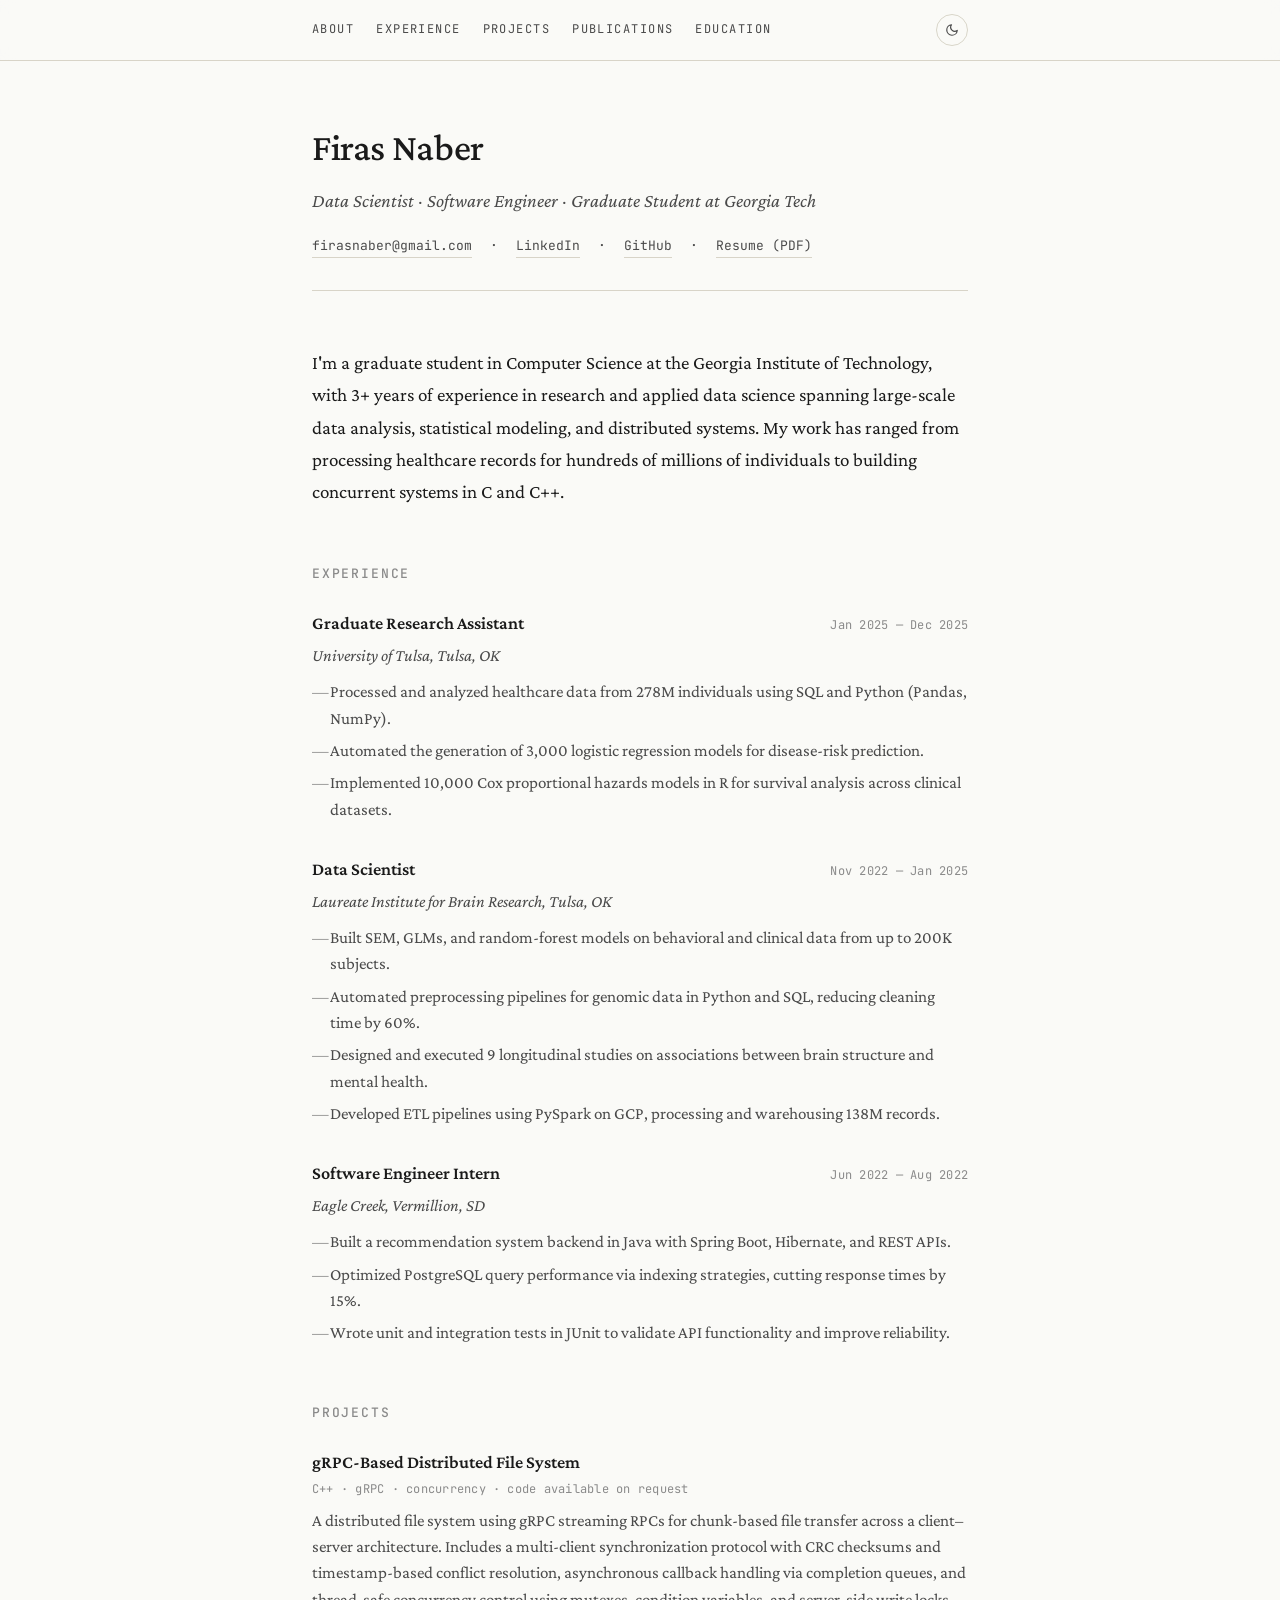
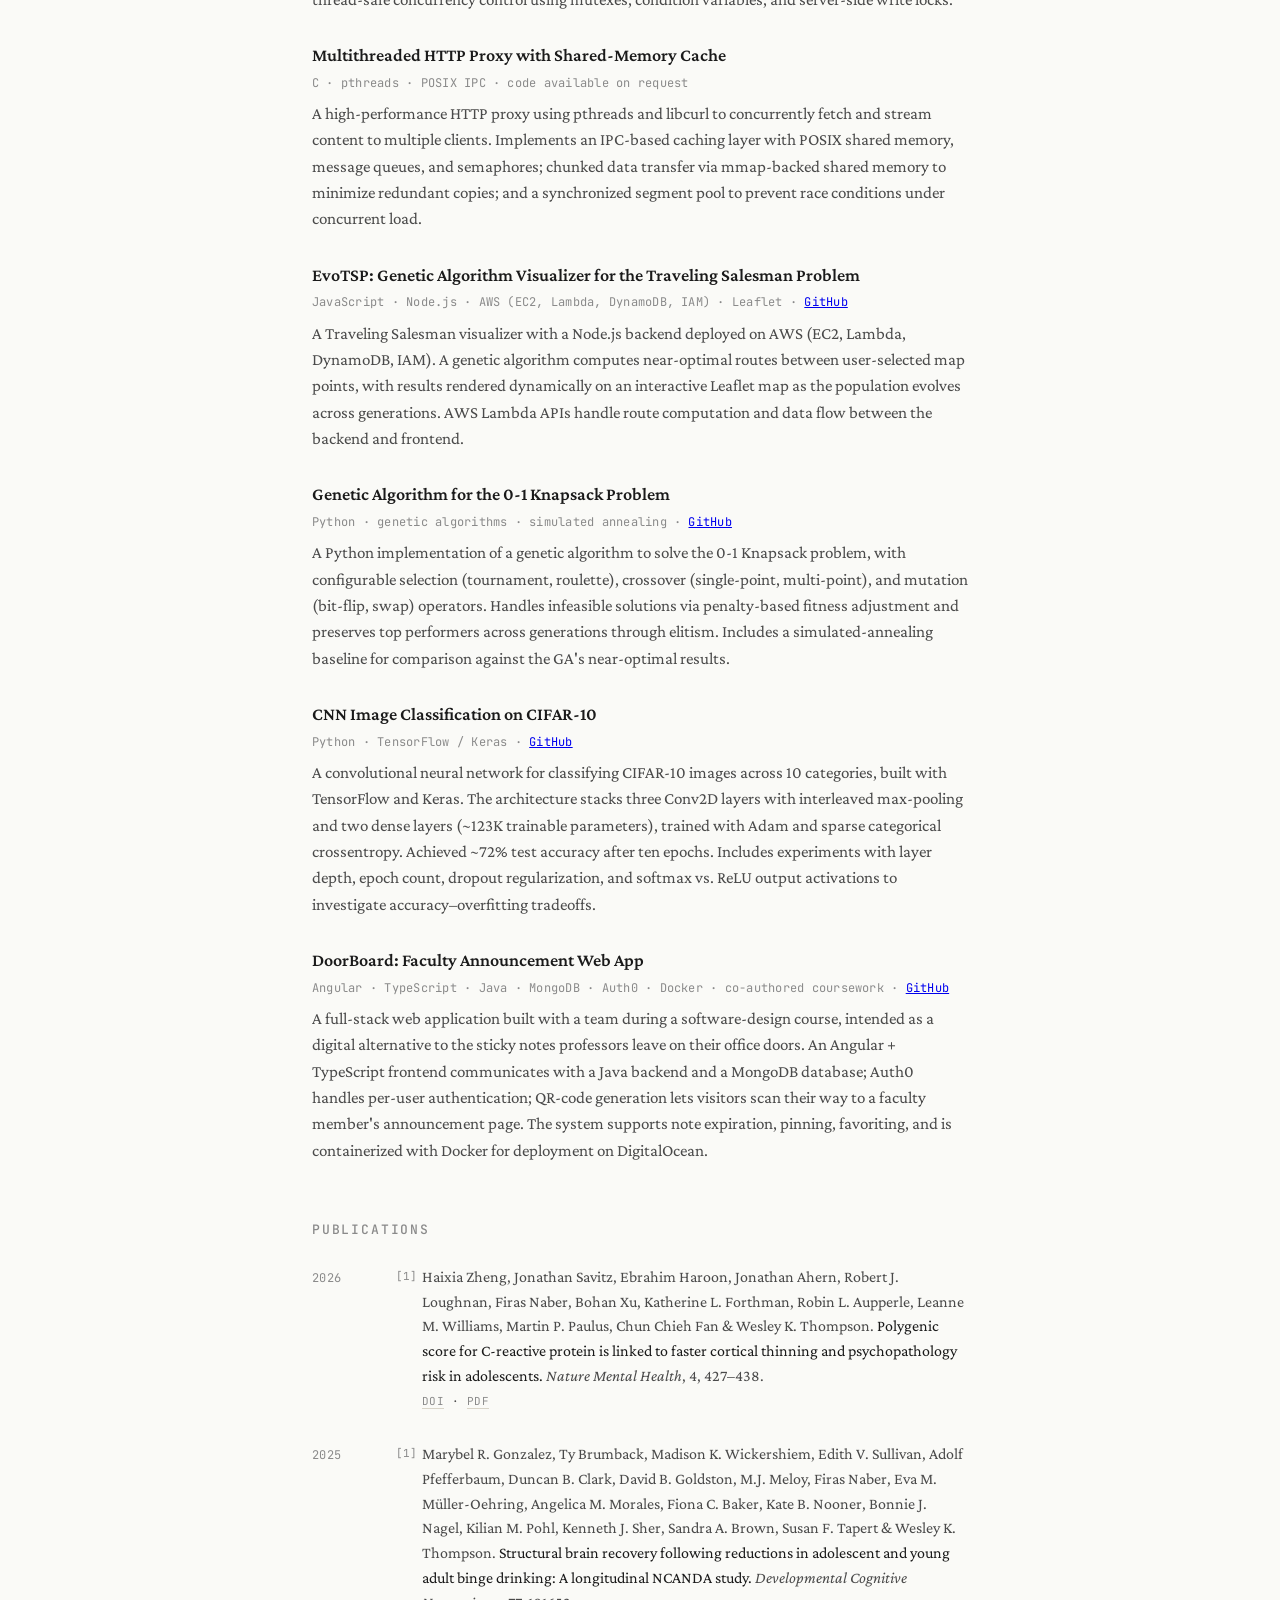
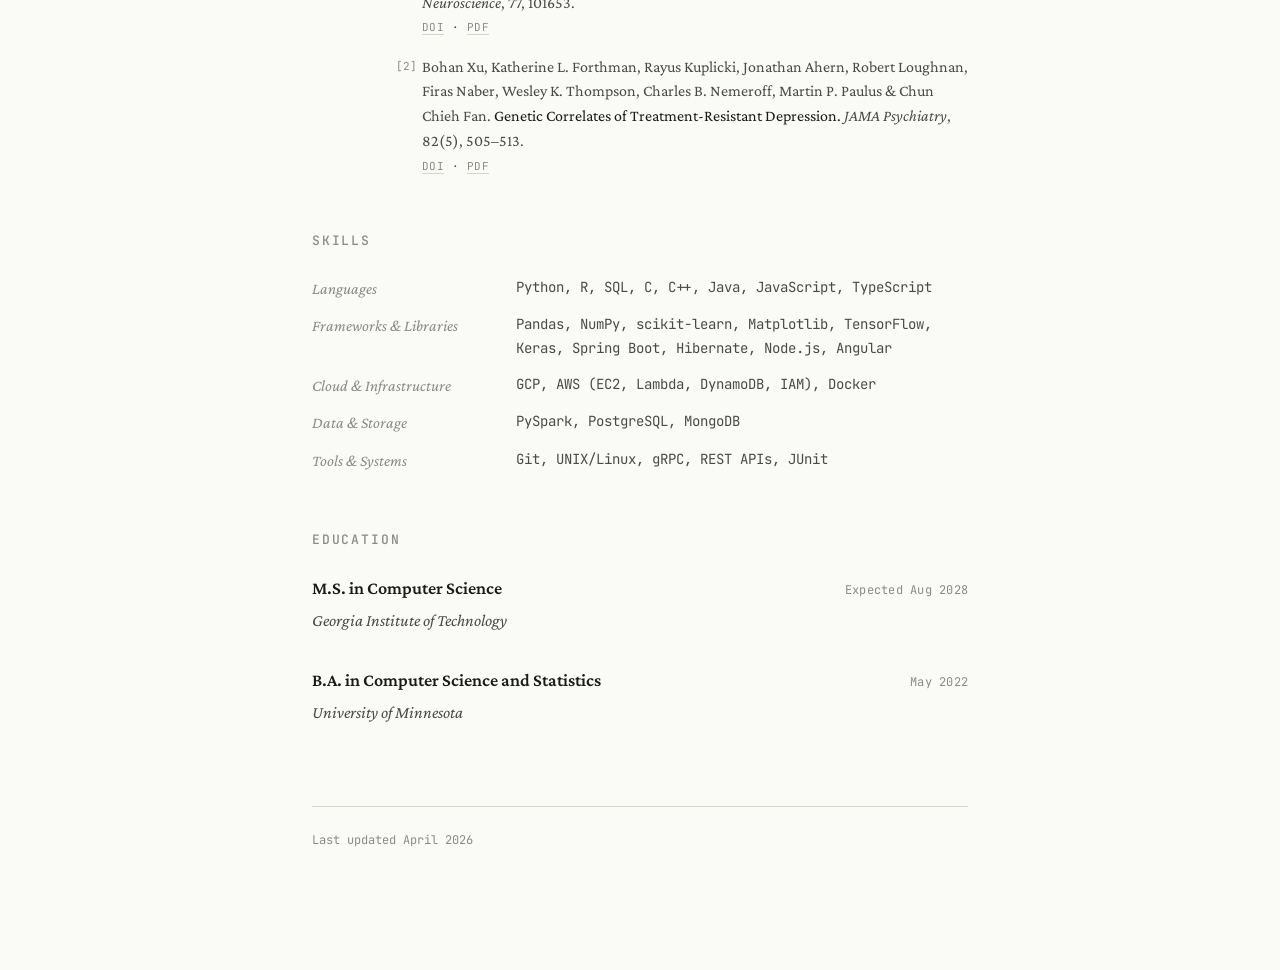
==== commit 77e73588: "Update programming languages ordering" ====
--- a/index.html
+++ b/index.html
@@ -267,14 +267,14 @@
       <h2>Skills</h2>
       <div class="skills-grid">
         <div class="skills-label">Languages</div>
-        <div class="skills-list">Python, R, Java, JavaScript, TypeScript, SQL, C, C++</div>
+        <div class="skills-list">Python, R, SQL, C, C++, Java, JavaScript, TypeScript</div>
 
         <div class="skills-label">Frameworks &amp; Libraries</div>
         <div class="skills-list">Pandas, NumPy, scikit-learn, Matplotlib, TensorFlow, Keras, Spring Boot, Hibernate,
           Node.js, Angular</div>
 
         <div class="skills-label">Cloud &amp; Infrastructure</div>
-        <div class="skills-list">AWS (EC2, Lambda, DynamoDB, IAM), GCP, Docker</div>
+        <div class="skills-list">GCP, AWS (EC2, Lambda, DynamoDB, IAM), Docker</div>
 
         <div class="skills-label">Data &amp; Storage</div>
         <div class="skills-list">PySpark, PostgreSQL, MongoDB</div>
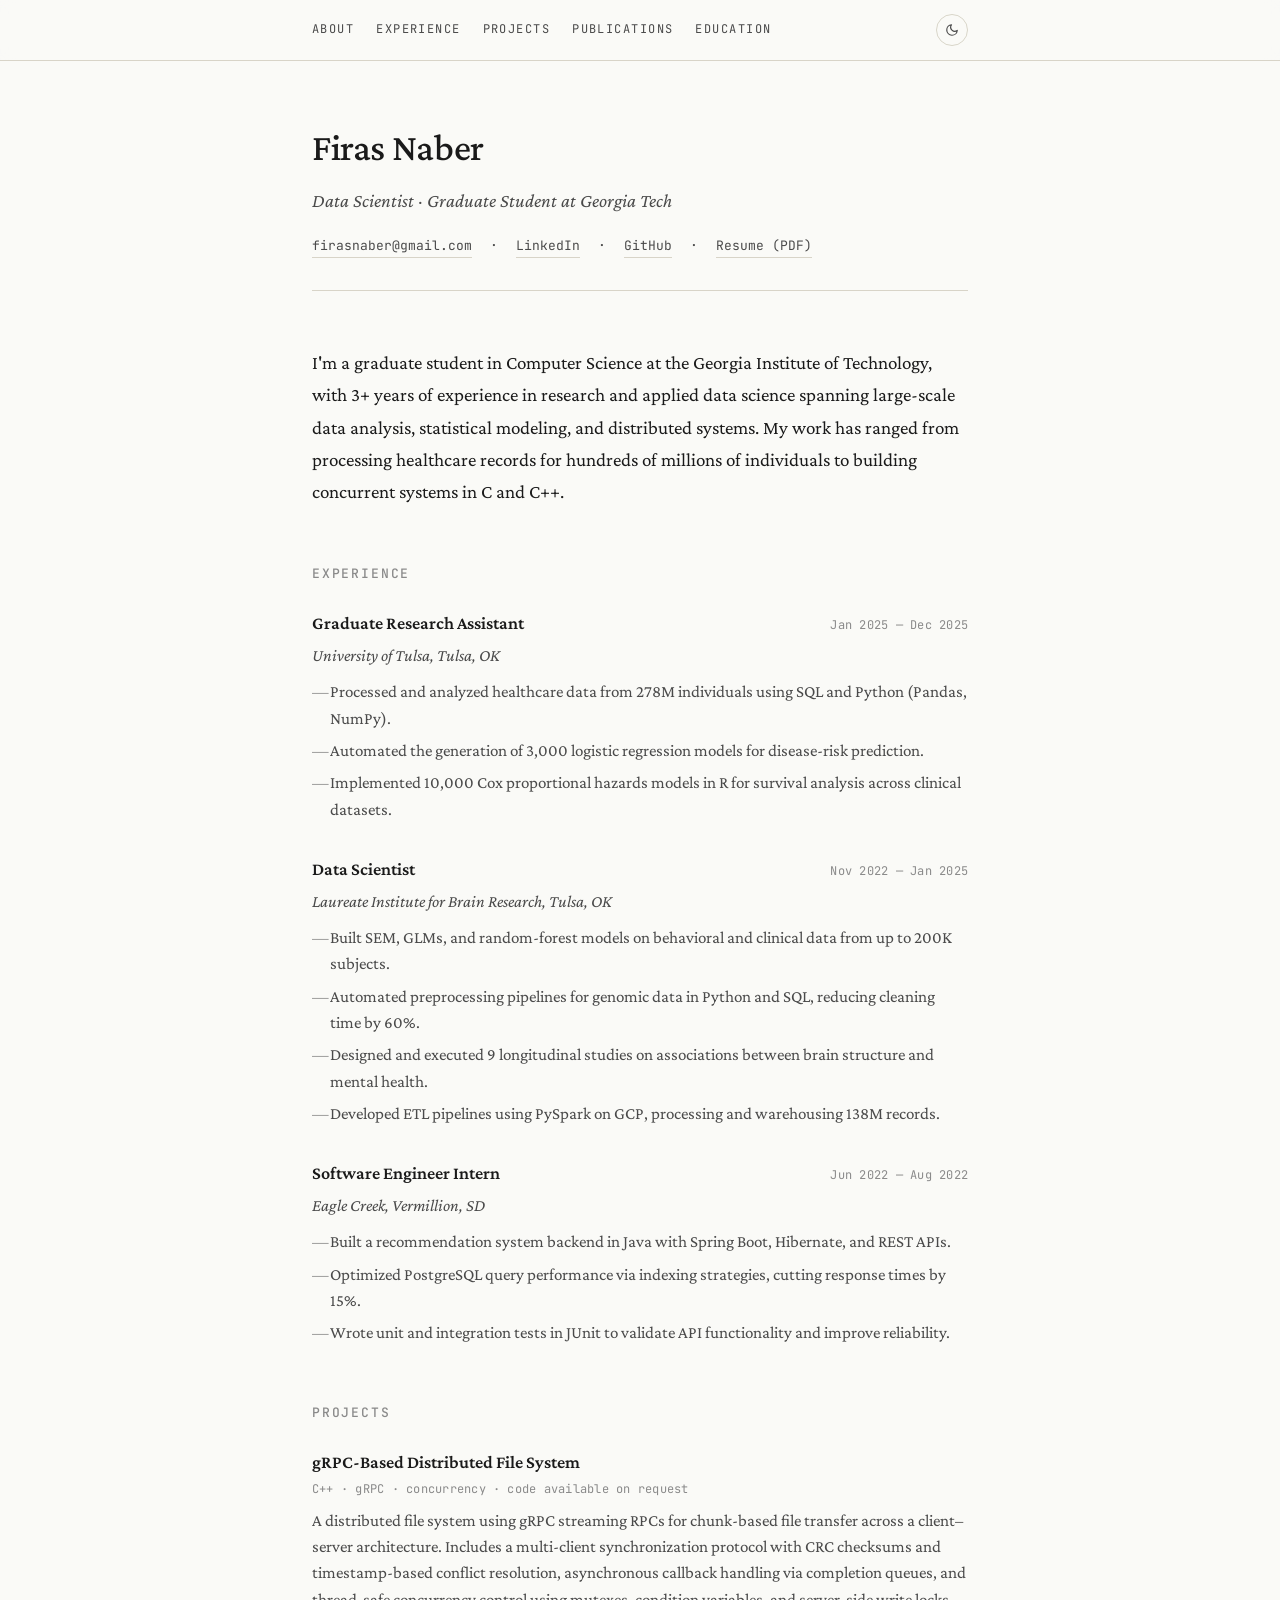
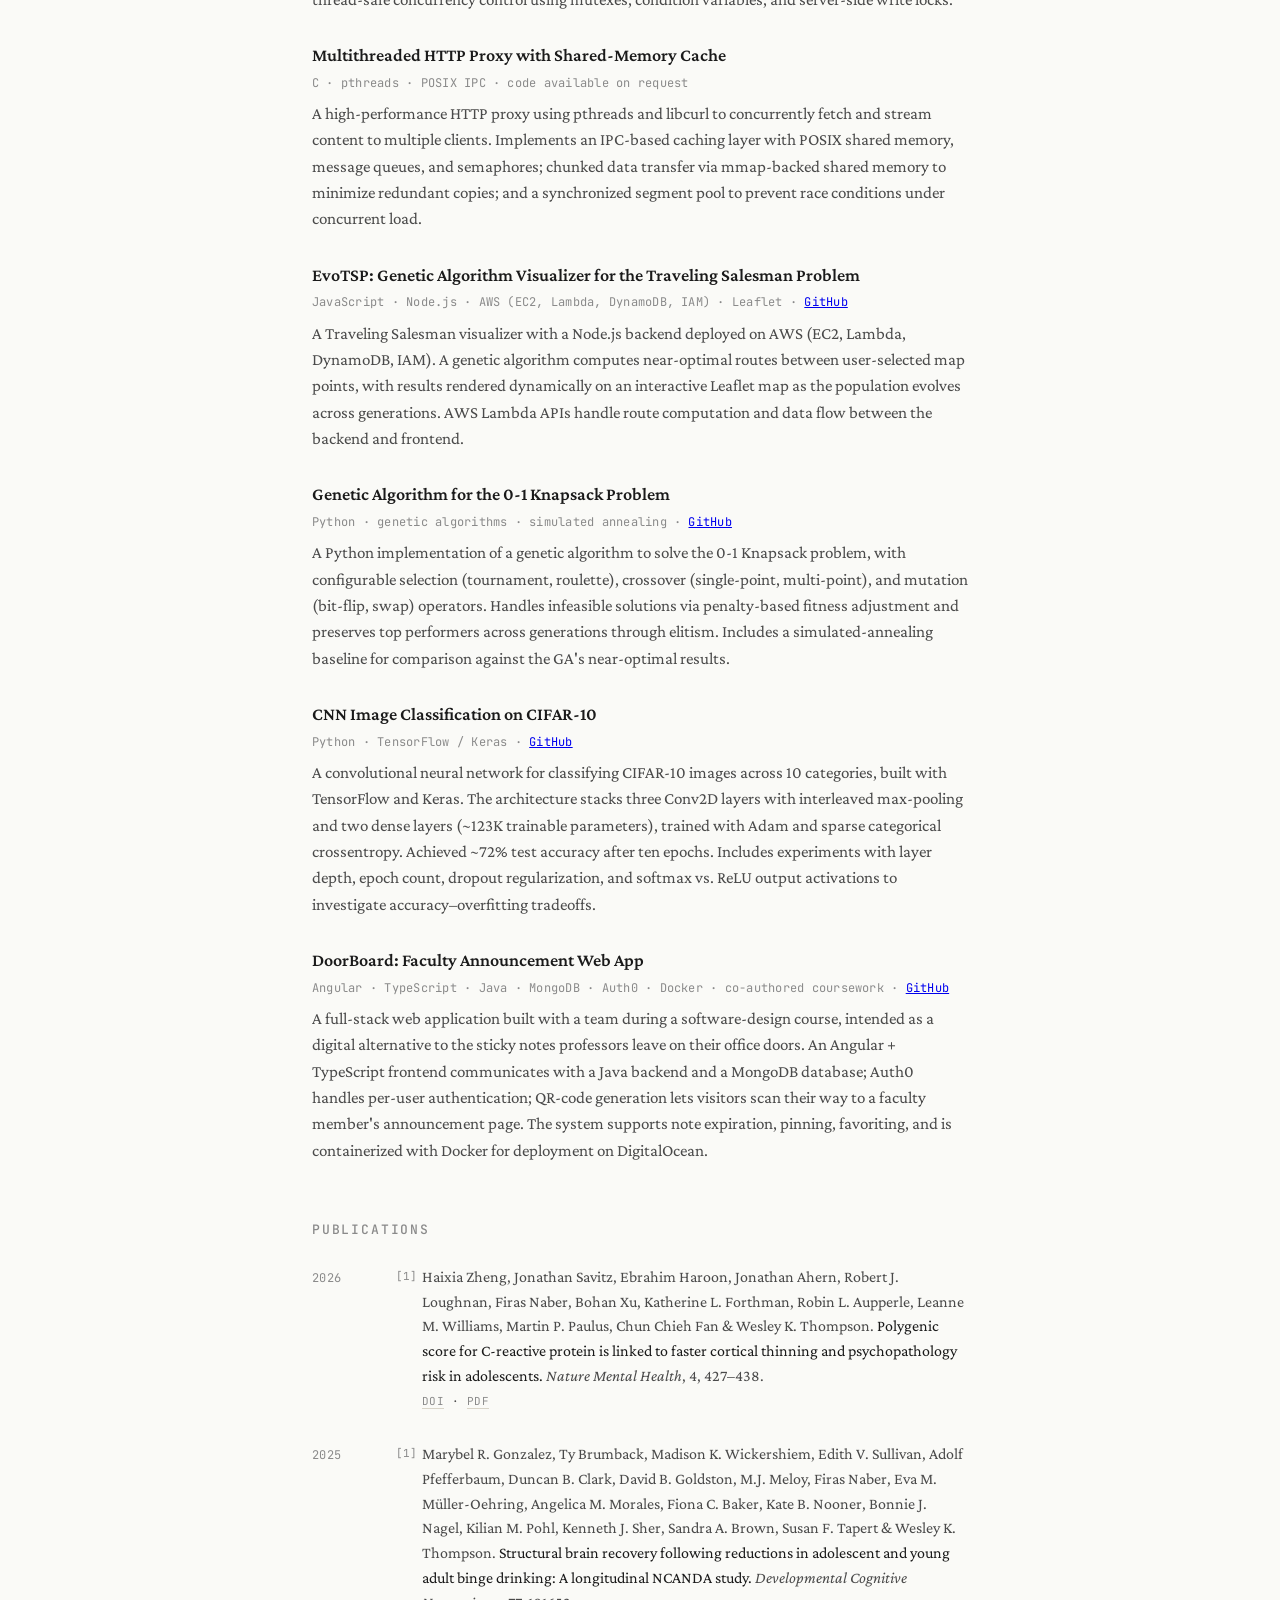
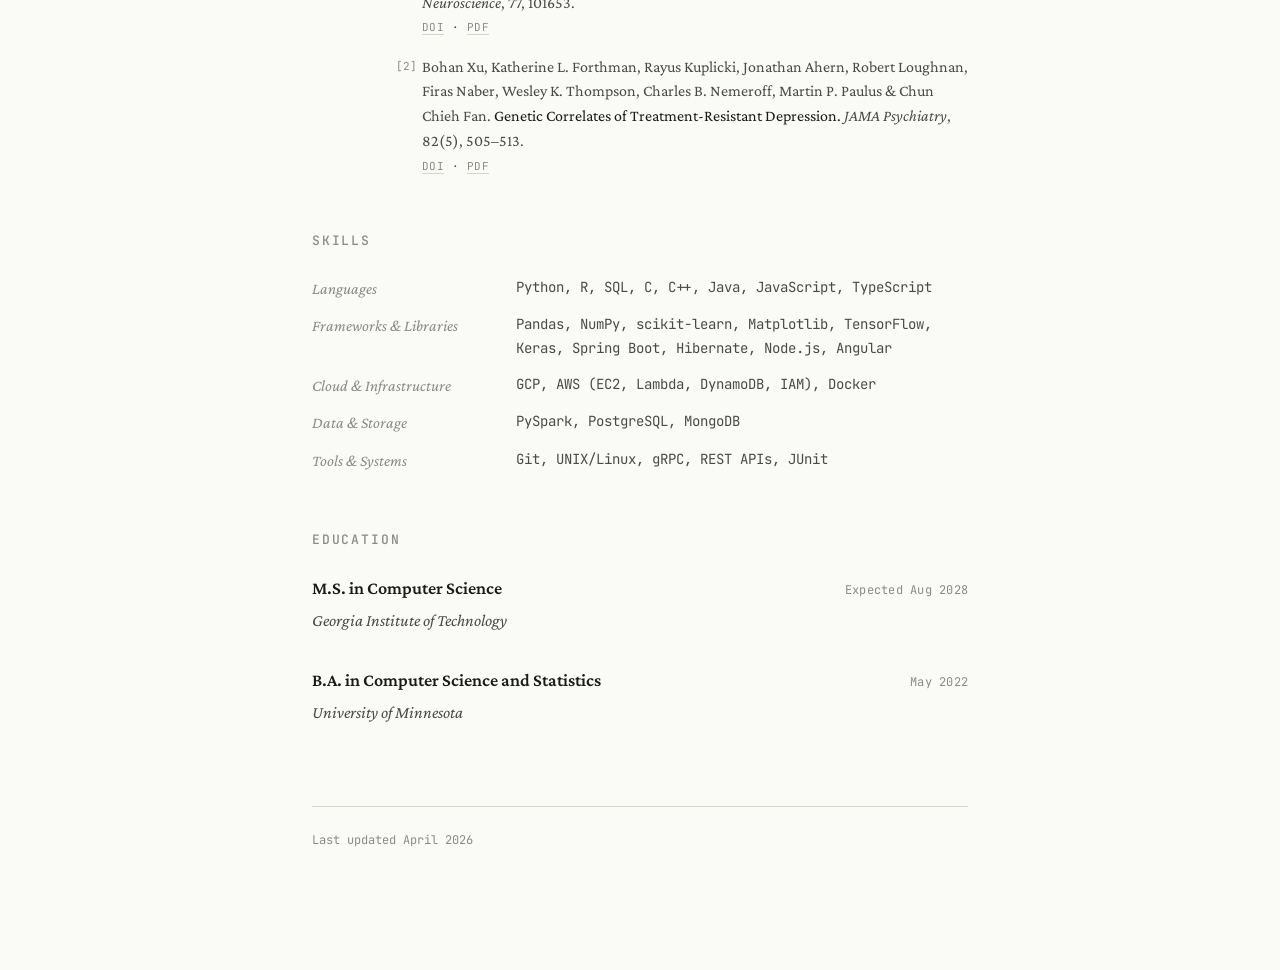
==== commit 99597448: "Edit header" ====
--- a/index.html
+++ b/index.html
@@ -56,7 +56,7 @@
 
     <header>
       <h1>Firas Naber</h1>
-      <p class="tagline">Data Scientist · Software Engineer · Graduate Student at Georgia Tech</p>
+      <p class="tagline">Data Scientist · Graduate Student at Georgia Tech</p>
       <div class="contact">
         <a href="mailto:firasnaber@gmail.com">firasnaber@gmail.com</a>
         <span>·</span>
@@ -314,4 +314,4 @@
 
 </body>
 
-</html>
+</html>
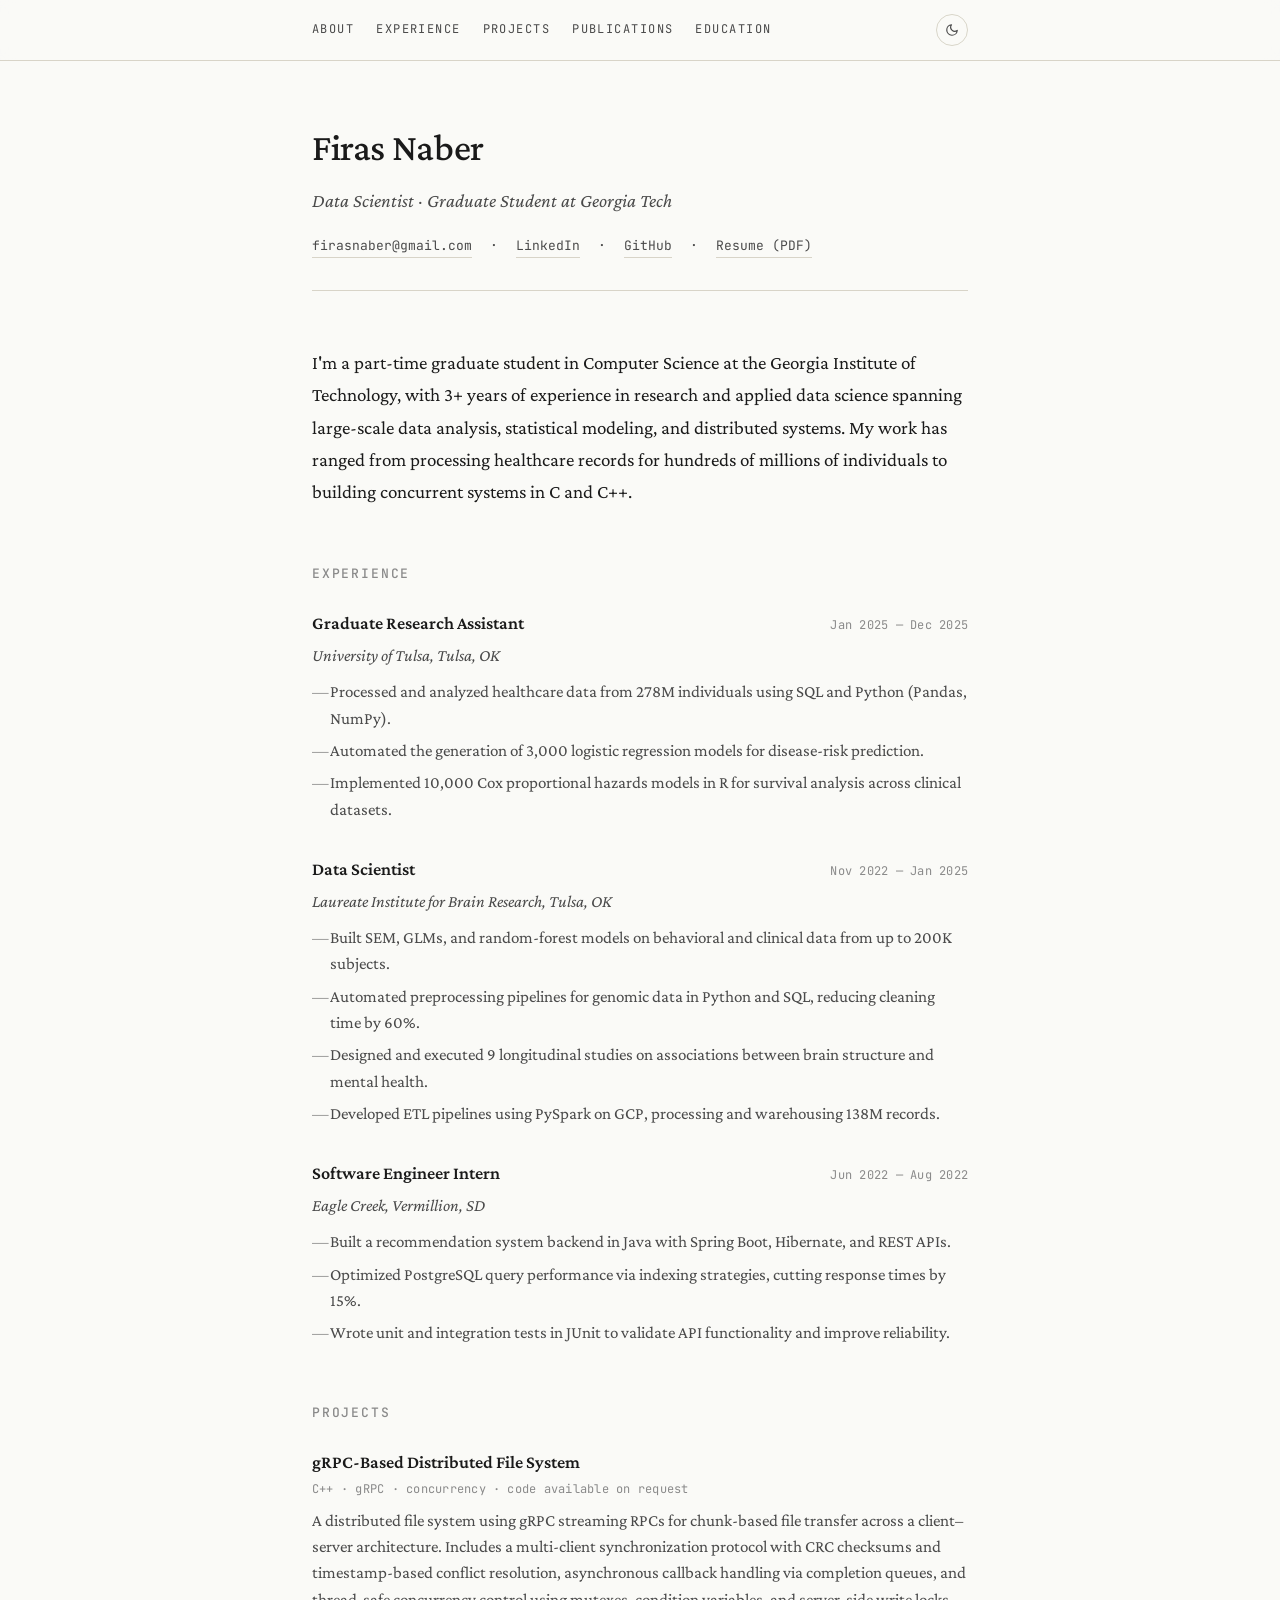
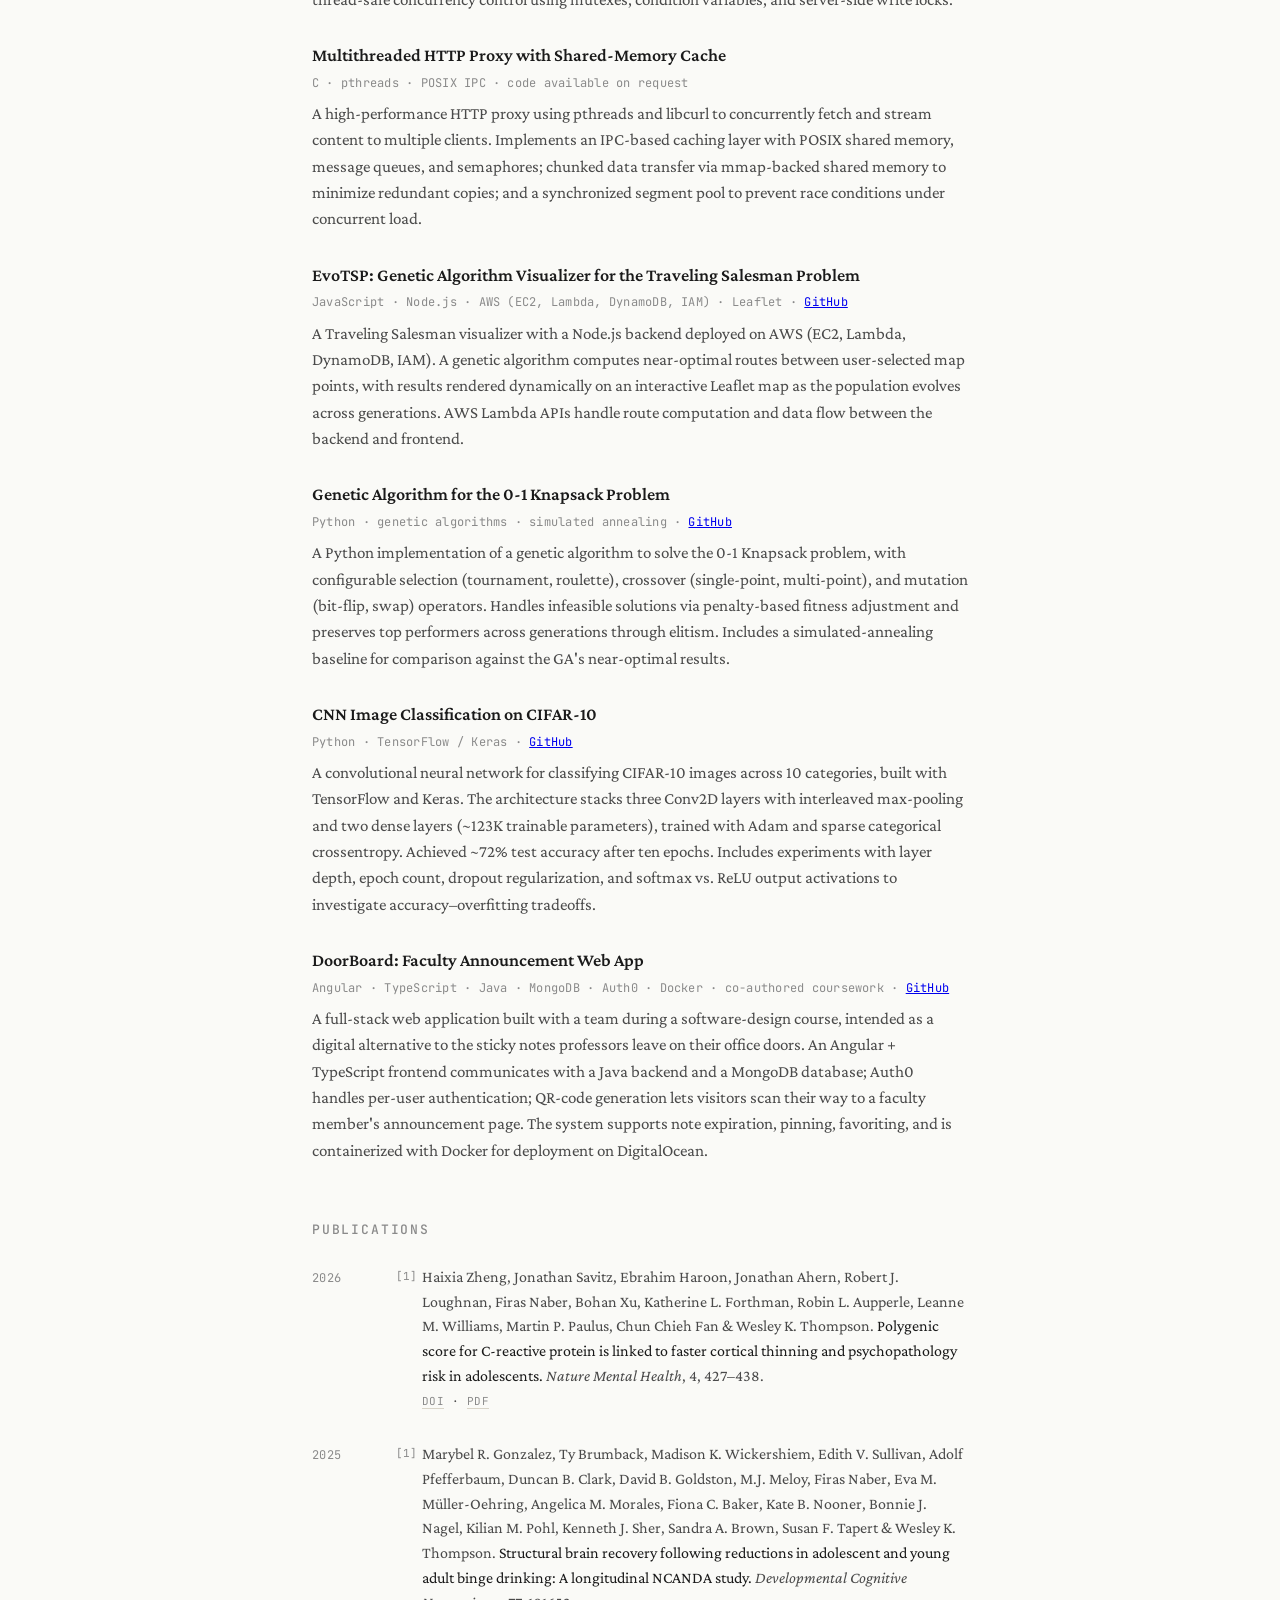
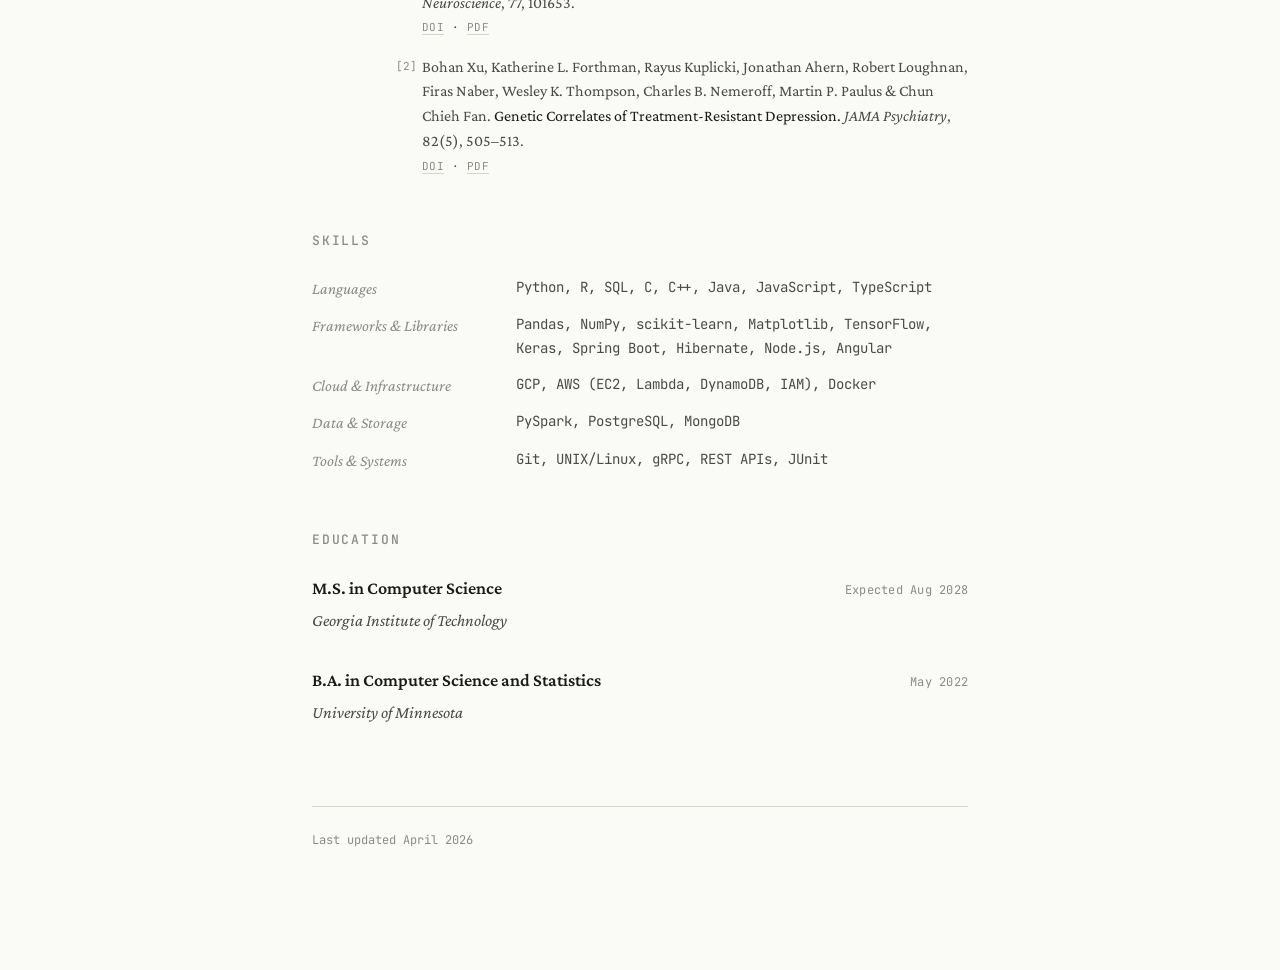
==== commit 545e6f09: "Update about section" ====
--- a/index.html
+++ b/index.html
@@ -70,7 +70,7 @@
 
     <section class="about" id="about">
       <p>
-        I'm a graduate student in Computer Science at the Georgia Institute of Technology,
+        I'm a part-time graduate student in Computer Science at the Georgia Institute of Technology,
         with 3+ years of experience in research and applied data science spanning large-scale data analysis, statistical
         modeling, and distributed systems. My work has ranged from processing healthcare records
         for hundreds of millions of individuals to building concurrent systems in C and C++.
@@ -314,4 +314,4 @@
 
 </body>
 
-</html>+</html>
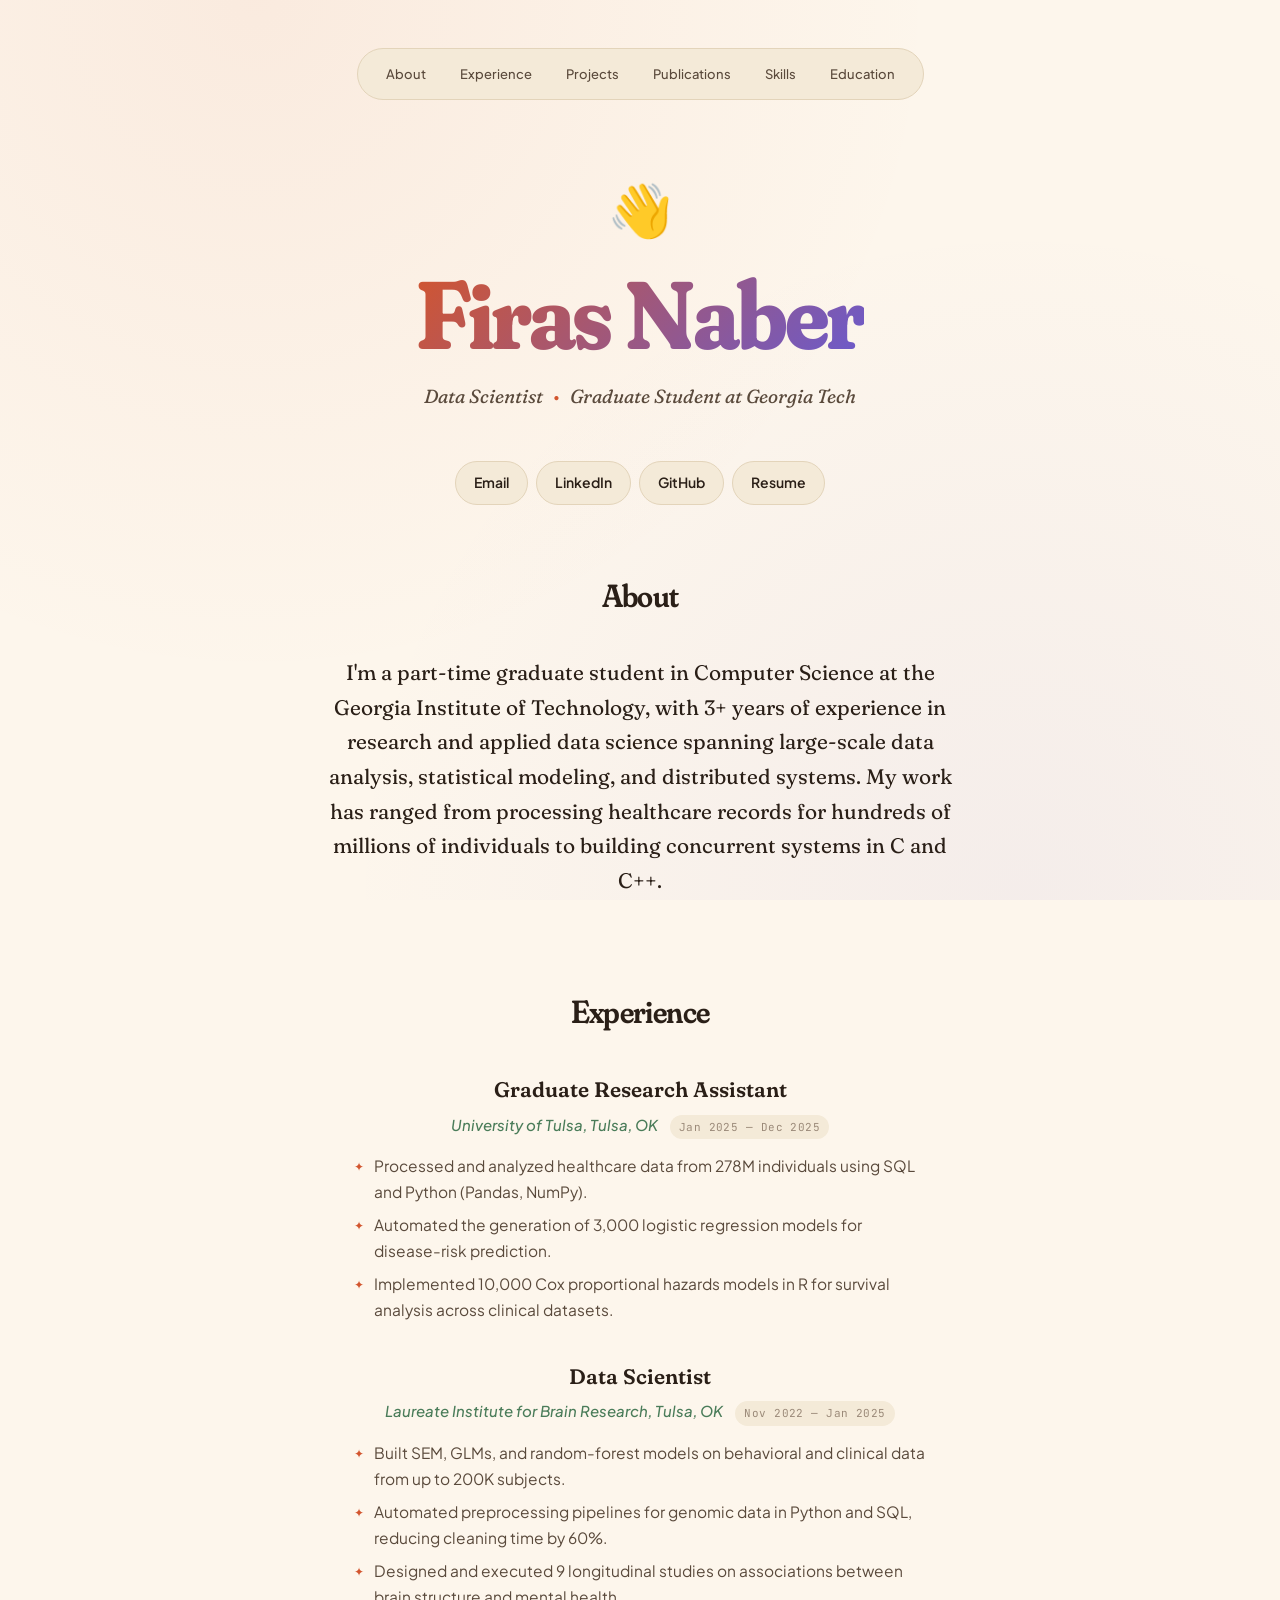
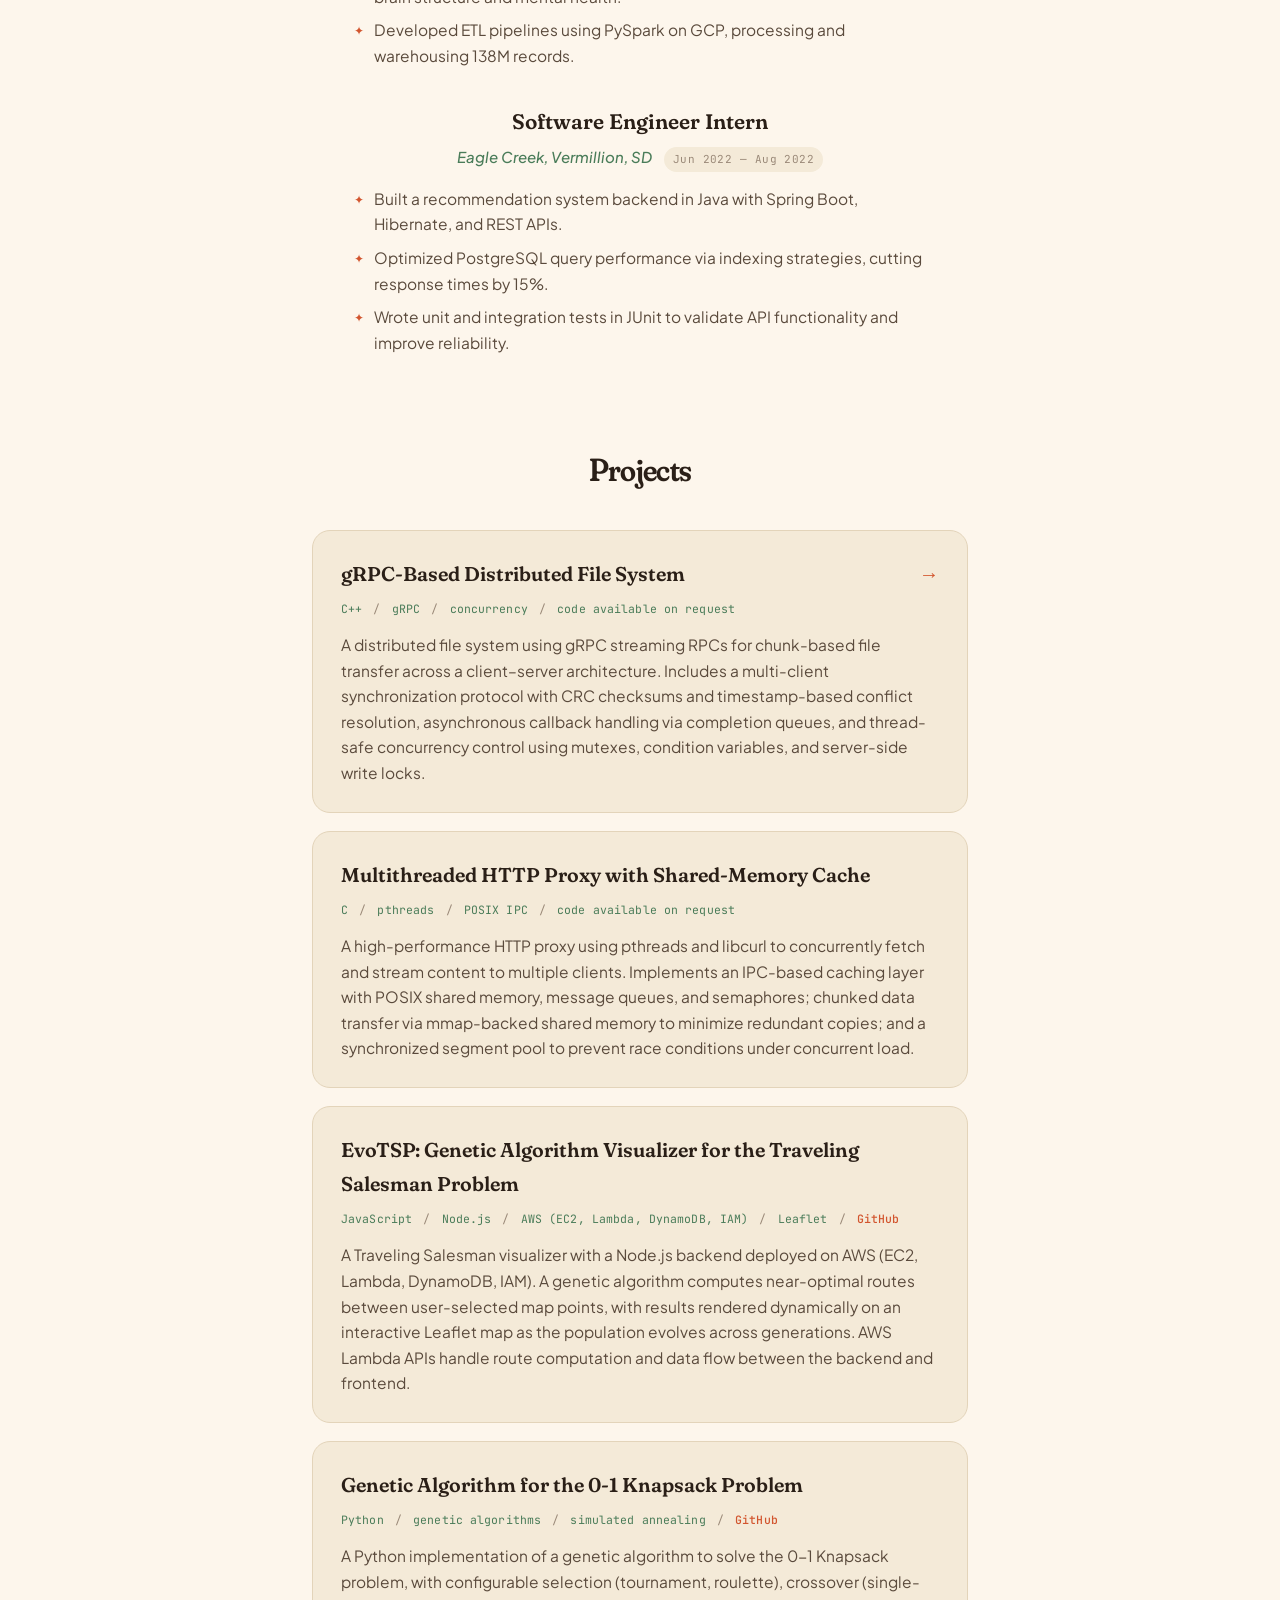
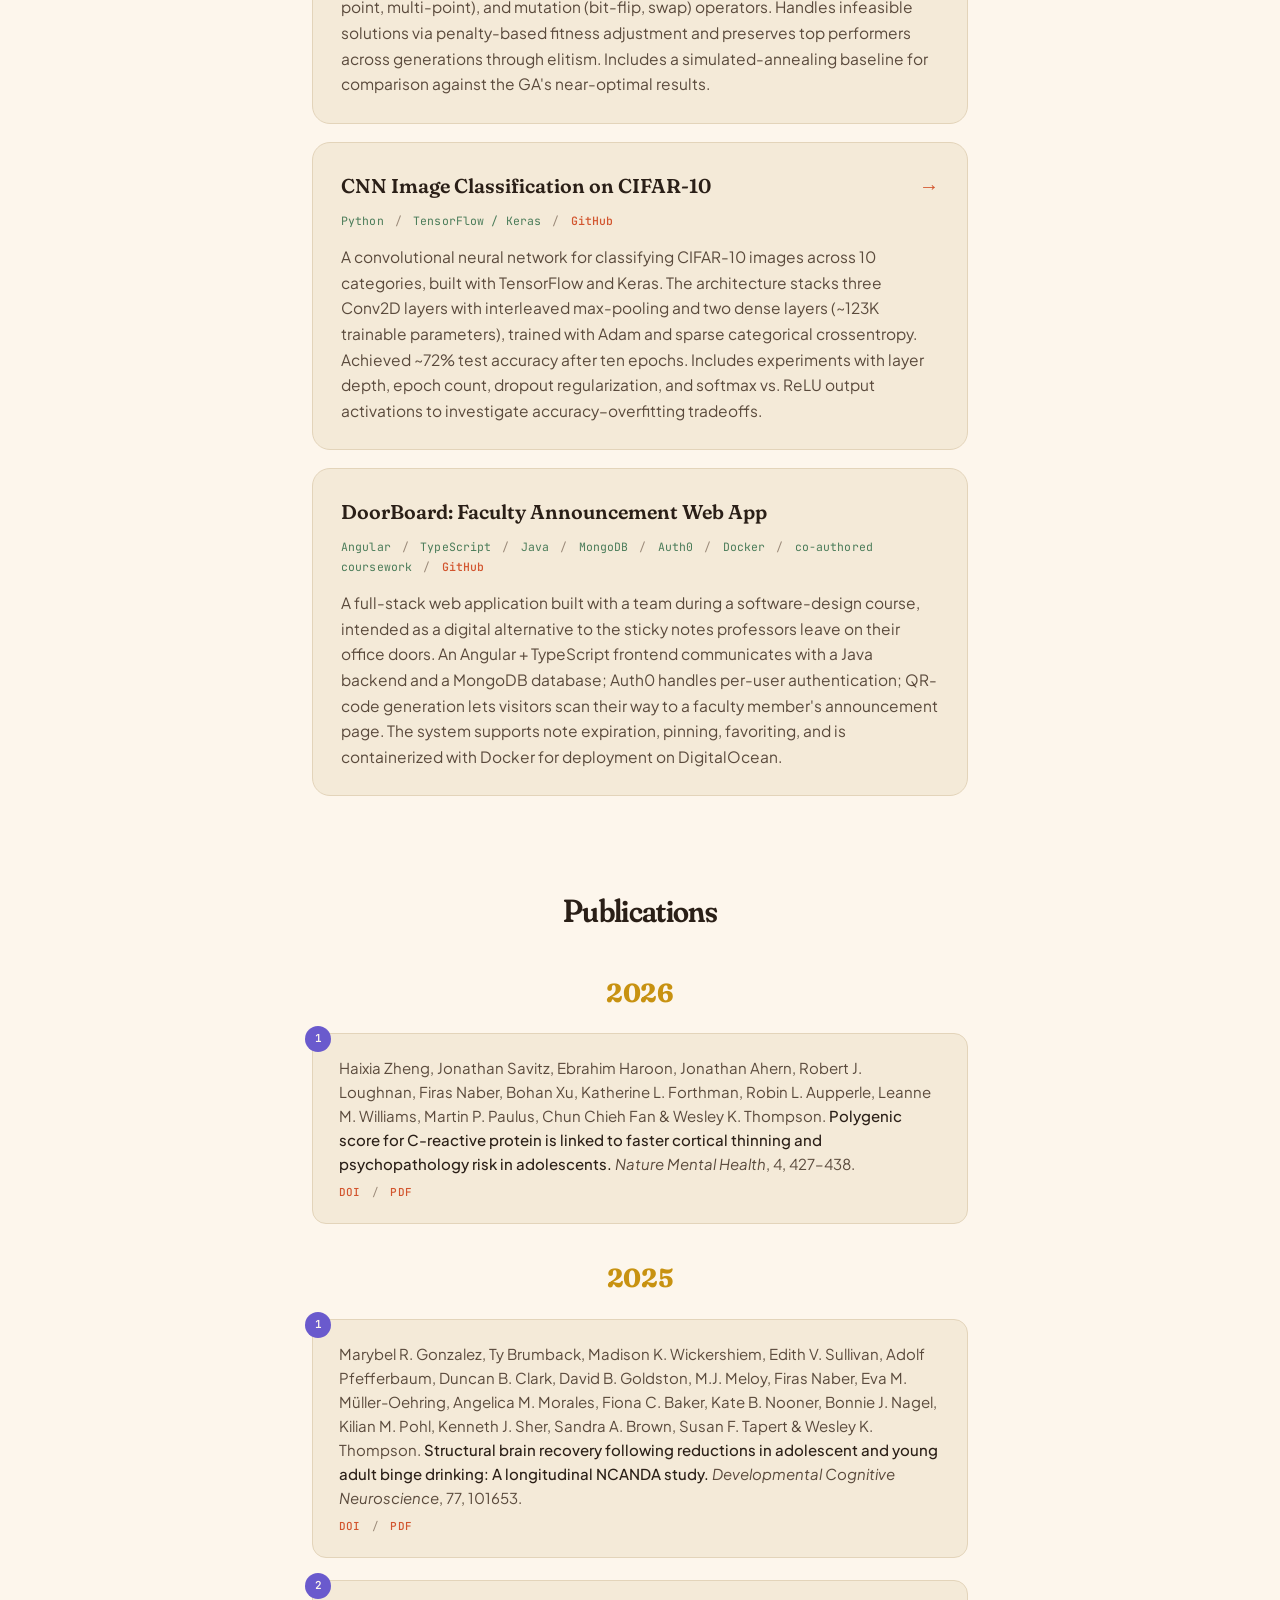
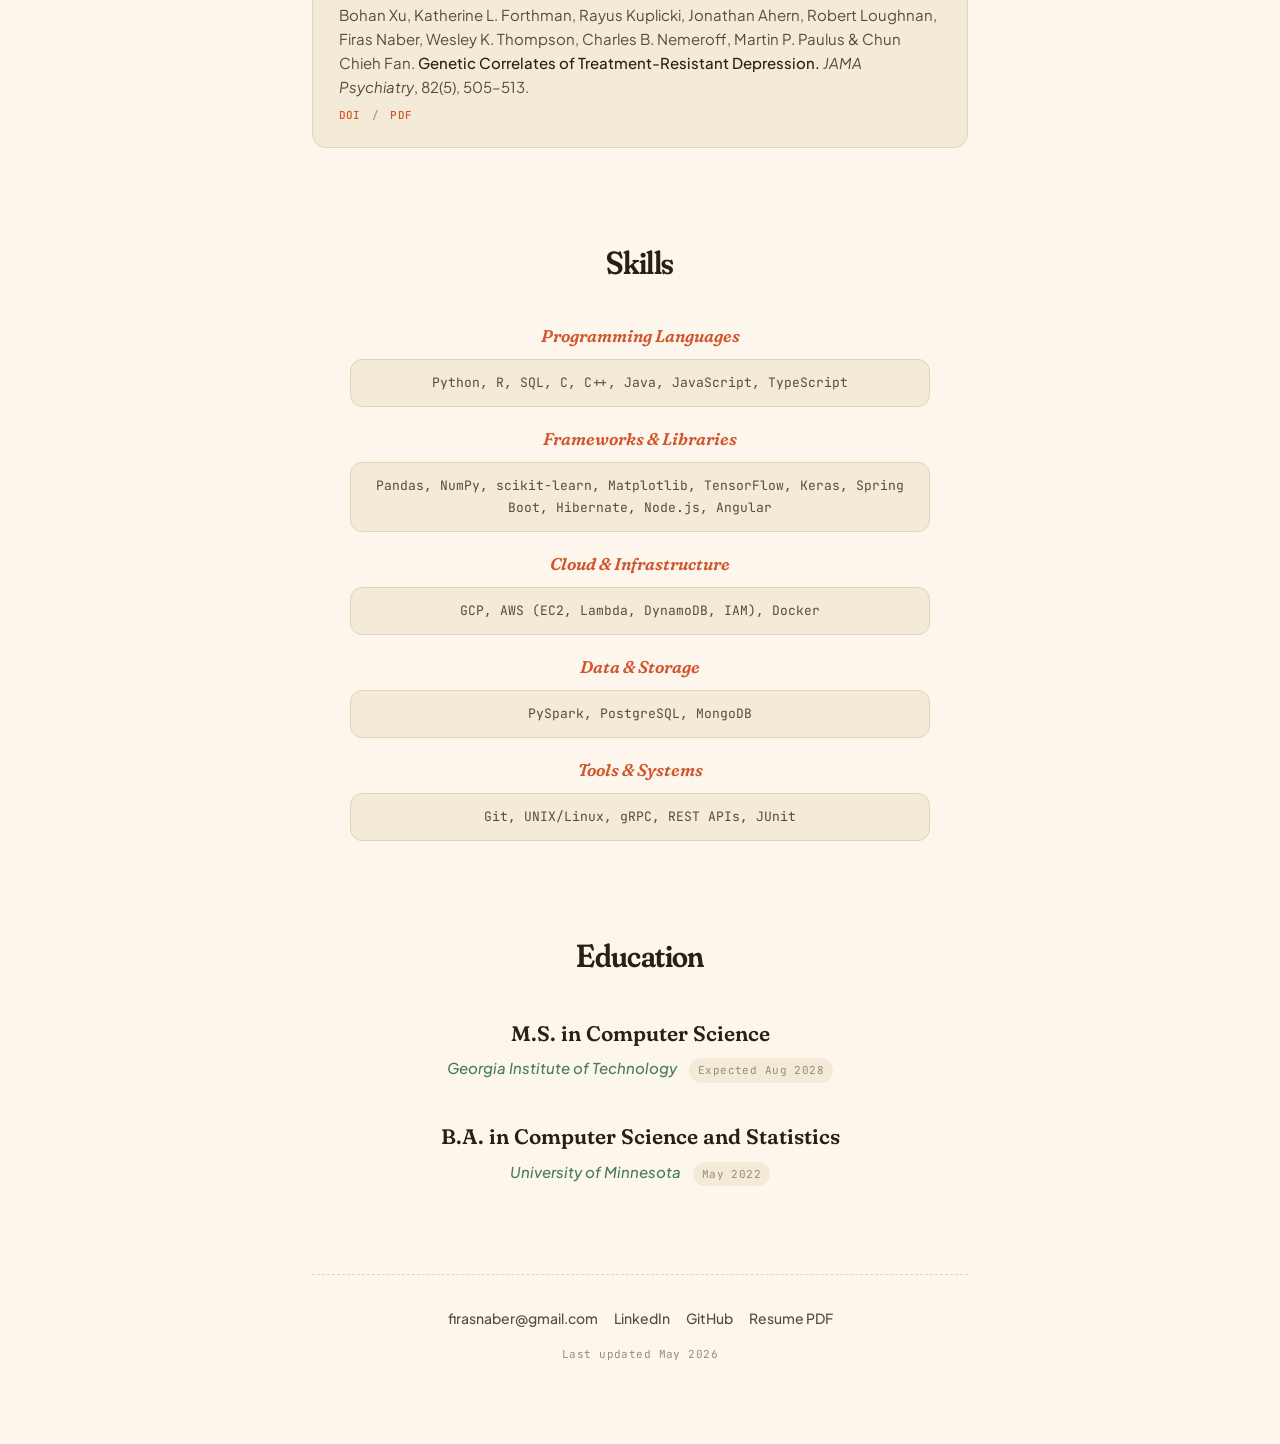
==== commit 1ff44b1f: "Revamp portfolio" ====
--- a/index.html
+++ b/index.html
@@ -4,71 +4,44 @@
 <head>
   <meta charset="UTF-8" />
   <meta name="viewport" content="width=device-width, initial-scale=1.0" />
-  <title>Firas Naber — Portfolio</title>
-  <script>
-    // Set theme synchronously before paint to prevent flash
-    (function () {
-      try {
-        var stored = localStorage.getItem('theme');
-        var prefersDark = window.matchMedia('(prefers-color-scheme: dark)').matches;
-        var theme = stored || (prefersDark ? 'dark' : 'light');
-        document.documentElement.setAttribute('data-theme', theme);
-      } catch (e) {
-        document.documentElement.setAttribute('data-theme', 'light');
-      }
-    })();
-  </script>
+  <title>Firas Naber</title>
   <link rel="preconnect" href="https://fonts.googleapis.com">
   <link rel="preconnect" href="https://fonts.gstatic.com" crossorigin>
   <link
-    href="https://fonts.googleapis.com/css2?family=Crimson+Pro:ital,wght@0,400;0,500;0,600;1,400&family=JetBrains+Mono:wght@400;500&display=swap"
+    href="https://fonts.googleapis.com/css2?family=Fraunces:ital,opsz,wght,SOFT,WONK@0,9..144,400..800,0..100,0..1;1,9..144,400..800,0..100,0..1&family=Plus+Jakarta+Sans:ital,wght@0,400;0,500;0,600;0,700;1,400&family=JetBrains+Mono:wght@400;500&display=swap"
     rel="stylesheet">
   <link rel="stylesheet" href="styles.css">
 </head>
 
 <body>
 
-  <nav class="topnav">
-    <div class="nav-inner">
-      <div class="nav-links">
-        <a href="#about">About</a>
-        <a href="#experience">Experience</a>
-        <a href="#projects">Projects</a>
-        <a href="#publications">Publications</a>
-        <a href="#education">Education</a>
-      </div>
-      <button class="theme-toggle" id="themeToggle" aria-label="Toggle dark mode">
-        <svg class="icon-moon" viewBox="0 0 24 24" fill="none" stroke="currentColor" stroke-width="2"
-          stroke-linecap="round" stroke-linejoin="round">
-          <path d="M21 12.79A9 9 0 1 1 11.21 3 7 7 0 0 0 21 12.79z" />
-        </svg>
-        <svg class="icon-sun" viewBox="0 0 24 24" fill="none" stroke="currentColor" stroke-width="2"
-          stroke-linecap="round" stroke-linejoin="round">
-          <circle cx="12" cy="12" r="4" />
-          <path
-            d="M12 2v2M12 20v2M4.93 4.93l1.41 1.41M17.66 17.66l1.41 1.41M2 12h2M20 12h2M4.93 19.07l1.41-1.41M17.66 6.34l1.41-1.41" />
-        </svg>
-      </button>
+  <header class="page-header">
+    <nav class="topnav">
+      <a href="#about">About</a>
+      <a href="#experience">Experience</a>
+      <a href="#projects">Projects</a>
+      <a href="#publications">Publications</a>
+      <a href="#skills">Skills</a>
+      <a href="#education">Education</a>
+    </nav>
+
+    <div class="hero">
+      <div class="wave">👋</div>
+      <h1>Firas Naber</h1>
+      <p class="tagline">Data Scientist <span class="dot">•</span> Graduate Student at Georgia Tech</p>
+      <div class="hero-links">
+        <a href="mailto:firasnaber@gmail.com">Email</a>
+        <a href="https://www.linkedin.com/in/firasnaber" target="_blank" rel="noopener">LinkedIn</a>
+        <a href="https://www.github.com/firasnaber" target="_blank" rel="noopener">GitHub</a>
+        <a href="assets/resume.pdf" target="_blank" rel="noopener">Resume</a>
+      </div>
     </div>
-  </nav>
-
-  <div class="container">
-
-    <header>
-      <h1>Firas Naber</h1>
-      <p class="tagline">Data Scientist · Graduate Student at Georgia Tech</p>
-      <div class="contact">
-        <a href="mailto:firasnaber@gmail.com">firasnaber@gmail.com</a>
-        <span>·</span>
-        <a href="https://www.linkedin.com/in/firasnaber" target="_blank" rel="noopener">LinkedIn</a>
-        <span>·</span>
-        <a href="https://www.github.com/firasnaber" target="_blank" rel="noopener">GitHub</a>
-        <span>·</span>
-        <a href="assets/resume.pdf" target="_blank" rel="noopener">Resume (PDF)</a>
-      </div>
-    </header>
+  </header>
+
+  <main class="main">
 
     <section class="about" id="about">
+      <h2>About</h2>
       <p>
         I'm a part-time graduate student in Computer Science at the Georgia Institute of Technology,
         with 3+ years of experience in research and applied data science spanning large-scale data analysis, statistical
@@ -81,11 +54,11 @@
       <h2>Experience</h2>
 
       <div class="entry">
-        <div class="entry-head">
-          <span class="entry-title">Graduate Research Assistant</span>
+        <div class="entry-title">Graduate Research Assistant</div>
+        <div class="entry-head">
+          <span class="entry-sub">University of Tulsa, Tulsa, OK</span>
           <span class="entry-date">Jan 2025 — Dec 2025</span>
         </div>
-        <div class="entry-sub">University of Tulsa, Tulsa, OK</div>
         <ul>
           <li>Processed and analyzed healthcare data from 278M individuals using SQL and Python (Pandas, NumPy).</li>
           <li>Automated the generation of 3,000 logistic regression models for disease-risk prediction.</li>
@@ -95,11 +68,11 @@
       </div>
 
       <div class="entry">
-        <div class="entry-head">
-          <span class="entry-title">Data Scientist</span>
+        <div class="entry-title">Data Scientist</div>
+        <div class="entry-head">
+          <span class="entry-sub">Laureate Institute for Brain Research, Tulsa, OK</span>
           <span class="entry-date">Nov 2022 — Jan 2025</span>
         </div>
-        <div class="entry-sub">Laureate Institute for Brain Research, Tulsa, OK</div>
         <ul>
           <li>Built SEM, GLMs, and random-forest models on behavioral and clinical data from up to 200K subjects.</li>
           <li>Automated preprocessing pipelines for genomic data in Python and SQL, reducing cleaning time by 60%.</li>
@@ -110,11 +83,11 @@
       </div>
 
       <div class="entry">
-        <div class="entry-head">
-          <span class="entry-title">Software Engineer Intern</span>
+        <div class="entry-title">Software Engineer Intern</div>
+        <div class="entry-head">
+          <span class="entry-sub">Eagle Creek, Vermillion, SD</span>
           <span class="entry-date">Jun 2022 — Aug 2022</span>
         </div>
-        <div class="entry-sub">Eagle Creek, Vermillion, SD</div>
         <ul>
           <li>Built a recommendation system backend in Java with Spring Boot, Hibernate, and REST APIs.</li>
           <li>Optimized PostgreSQL query performance via indexing strategies, cutting response times by 15%.</li>
@@ -126,9 +99,10 @@
     <section id="projects">
       <h2>Projects</h2>
 
-      <div class="project">
-        <div class="project-title">gRPC-Based Distributed File System</div>
-        <div class="project-meta">C++ · gRPC · concurrency · code available on request</div>
+      <a class="project project-link" href="projects/grpc-dfs.html">
+        <div class="project-title">gRPC-Based Distributed File System <span class="project-arrow">→</span></div>
+        <div class="project-meta">C++ <span class="sep">/</span> gRPC <span class="sep">/</span> concurrency <span
+            class="sep">/</span> code available on request</div>
         <p class="project-desc">
           A distributed file system using gRPC streaming RPCs for chunk-based file transfer
           across a client–server architecture. Includes a multi-client synchronization protocol
@@ -136,11 +110,12 @@
           handling via completion queues, and thread-safe concurrency control using mutexes,
           condition variables, and server-side write locks.
         </p>
-      </div>
+      </a>
 
       <div class="project">
         <div class="project-title">Multithreaded HTTP Proxy with Shared-Memory Cache</div>
-        <div class="project-meta">C · pthreads · POSIX IPC · code available on request</div>
+        <div class="project-meta">C <span class="sep">/</span> pthreads <span class="sep">/</span> POSIX IPC <span
+            class="sep">/</span> code available on request</div>
         <p class="project-desc">
           A high-performance HTTP proxy using pthreads and libcurl to concurrently fetch and
           stream content to multiple clients. Implements an IPC-based caching layer with POSIX
@@ -152,7 +127,8 @@
 
       <div class="project">
         <div class="project-title">EvoTSP: Genetic Algorithm Visualizer for the Traveling Salesman Problem</div>
-        <div class="project-meta">JavaScript · Node.js · AWS (EC2, Lambda, DynamoDB, IAM) · Leaflet · <a
+        <div class="project-meta">JavaScript <span class="sep">/</span> Node.js <span class="sep">/</span> AWS (EC2,
+          Lambda, DynamoDB, IAM) <span class="sep">/</span> Leaflet <span class="sep">/</span> <a
             href="https://github.com/firasnaber/tsp" target="_blank" rel="noopener">GitHub</a></div>
         <p class="project-desc">
           A Traveling Salesman visualizer with a Node.js backend deployed on AWS (EC2, Lambda,
@@ -165,7 +141,8 @@
 
       <div class="project">
         <div class="project-title">Genetic Algorithm for the 0-1 Knapsack Problem</div>
-        <div class="project-meta">Python · genetic algorithms · simulated annealing · <a
+        <div class="project-meta">Python <span class="sep">/</span> genetic algorithms <span class="sep">/</span>
+          simulated annealing <span class="sep">/</span> <a
             href="https://github.com/firasnaber/genetic-algorithm-01-knapsack" target="_blank" rel="noopener">GitHub</a>
         </div>
         <p class="project-desc">
@@ -177,9 +154,12 @@
         </p>
       </div>
 
-      <div class="project">
-        <div class="project-title">CNN Image Classification on CIFAR-10</div>
-        <div class="project-meta">Python · TensorFlow / Keras · <a
+      <div class="project project-card">
+        <div class="project-title">
+          <a class="project-stretched" href="projects/cnn-cifar10.html">CNN Image Classification on CIFAR-10</a>
+          <span class="project-arrow">→</span>
+        </div>
+        <div class="project-meta">Python <span class="sep">/</span> TensorFlow / Keras <span class="sep">/</span> <a
             href="https://github.com/firasnaber/cnn-image-classification" target="_blank" rel="noopener">GitHub</a>
         </div>
         <p class="project-desc">
@@ -194,7 +174,9 @@
 
       <div class="project">
         <div class="project-title">DoorBoard: Faculty Announcement Web App</div>
-        <div class="project-meta">Angular · TypeScript · Java · MongoDB · Auth0 · Docker · co-authored coursework · <a
+        <div class="project-meta">Angular <span class="sep">/</span> TypeScript <span class="sep">/</span> Java <span
+            class="sep">/</span> MongoDB <span class="sep">/</span> Auth0 <span class="sep">/</span> Docker <span
+            class="sep">/</span> co-authored coursework <span class="sep">/</span> <a
             href="https://github.com/firasnaber/DoorBoard" target="_blank" rel="noopener">GitHub</a></div>
         <p class="project-desc">
           A full-stack web application built with a team during a software-design course,
@@ -222,8 +204,9 @@
               psychopathology risk in adolescents.</span>
             <span class="pub-venue"><em>Nature Mental Health</em>, 4, 427–438.</span>
             <span class="pub-links">
-              <a href="https://doi.org/10.1038/s44220-026-00585-w" target="_blank" rel="noopener">DOI</a> · <a
-                href="https://www.nature.com/articles/s44220-026-00585-w.pdf" target="_blank" rel="noopener">PDF</a>
+              <a href="https://doi.org/10.1038/s44220-026-00585-w" target="_blank" rel="noopener">DOI</a> <span
+                class="sep">/</span> <a href="https://www.nature.com/articles/s44220-026-00585-w.pdf" target="_blank"
+                rel="noopener">PDF</a>
             </span>
           </li>
         </ol>
@@ -241,7 +224,8 @@
               drinking: A longitudinal NCANDA study.</span>
             <span class="pub-venue"><em>Developmental Cognitive Neuroscience</em>, 77, 101653.</span>
             <span class="pub-links">
-              <a href="https://doi.org/10.1016/j.dcn.2025.101653" target="_blank" rel="noopener">DOI</a> · <a
+              <a href="https://doi.org/10.1016/j.dcn.2025.101653" target="_blank" rel="noopener">DOI</a> <span
+                class="sep">/</span> <a
                 href="https://www.sciencedirect.com/science/article/pii/S1878929325001495/pdfft?md5=1ed2c9a6137f7ce97015f4703aea2347&pid=1-s2.0-S1878929325001495-main.pdf"
                 target="_blank" rel="noopener">PDF</a>
             </span>
@@ -254,7 +238,8 @@
             <span class="pub-title">Genetic Correlates of Treatment-Resistant Depression.</span>
             <span class="pub-venue"><em>JAMA Psychiatry</em>, 82(5), 505–513.</span>
             <span class="pub-links">
-              <a href="https://doi.org/10.1001/jamapsychiatry.2024.4825" target="_blank" rel="noopener">DOI</a> · <a
+              <a href="https://doi.org/10.1001/jamapsychiatry.2024.4825" target="_blank" rel="noopener">DOI</a> <span
+                class="sep">/</span> <a
                 href="https://www.laureateinstitute.org/uploads/1/4/1/3/141382282/jamapsychiatry_xu_2025_oi_240097_1739289944.00263.pdf"
                 target="_blank" rel="noopener">PDF</a>
             </span>
@@ -266,7 +251,7 @@
     <section id="skills">
       <h2>Skills</h2>
       <div class="skills-grid">
-        <div class="skills-label">Languages</div>
+        <div class="skills-label">Programming Languages</div>
         <div class="skills-list">Python, R, SQL, C, C++, Java, JavaScript, TypeScript</div>
 
         <div class="skills-label">Frameworks &amp; Libraries</div>
@@ -288,30 +273,36 @@
       <h2>Education</h2>
 
       <div class="entry">
-        <div class="entry-head">
-          <span class="entry-title">M.S. in Computer Science</span>
+        <div class="entry-title">M.S. in Computer Science</div>
+        <div class="entry-head">
+          <span class="entry-sub">Georgia Institute of Technology</span>
           <span class="entry-date">Expected Aug 2028</span>
         </div>
-        <div class="entry-sub">Georgia Institute of Technology</div>
-      </div>
-
-      <div class="entry">
-        <div class="entry-head">
-          <span class="entry-title">B.A. in Computer Science and Statistics</span>
+      </div>
+
+      <div class="entry">
+        <div class="entry-title">B.A. in Computer Science and Statistics</div>
+        <div class="entry-head">
+          <span class="entry-sub">University of Minnesota</span>
           <span class="entry-date">May 2022</span>
         </div>
-        <div class="entry-sub">University of Minnesota</div>
       </div>
     </section>
 
     <footer>
-      <span>Last updated April 2026</span>
+      <div class="footer-contact">
+        <a href="mailto:firasnaber@gmail.com">firasnaber@gmail.com</a>
+        <a href="https://www.linkedin.com/in/firasnaber" target="_blank" rel="noopener">LinkedIn</a>
+        <a href="https://www.github.com/firasnaber" target="_blank" rel="noopener">GitHub</a>
+        <a href="assets/resume.pdf" target="_blank" rel="noopener">Resume PDF</a>
+      </div>
+      <span class="footer-meta">Last updated May 2026</span>
     </footer>
 
-  </div>
+  </main>
 
   <script src="script.js"></script>
 
 </body>
 
-</html>
+</html>
--- a/styles.css
+++ b/styles.css
@@ -1,23 +1,18 @@
 :root {
-  --ink: #1a1a1a;
-  --ink-soft: #4a4a4a;
-  --ink-faint: #8a8a8a;
-  --paper: #fafaf7;
-  --paper-translucent: rgba(250, 250, 247, 0.85);
-  --rule: #d8d4c8;
-  --accent: #7a3b2e;
-  --serif: 'Crimson Pro', 'Iowan Old Style', 'Palatino', Georgia, serif;
-  --mono: 'JetBrains Mono', 'SF Mono', Menlo, monospace;
-}
-
-[data-theme="dark"] {
-  --ink: #e8e6e0;
-  --ink-soft: #b0aea6;
-  --ink-faint: #707068;
-  --paper: #1a1a18;
-  --paper-translucent: rgba(26, 26, 24, 0.85);
-  --rule: #38362f;
-  --accent: #c97b6a;
+  --bg: #fdf6ec;
+  --bg-alt: #f4ead8;
+  --ink: #2a1f17;
+  --ink-soft: #5a4a3c;
+  --ink-faint: #9a8978;
+  --rule: #e3d4ba;
+  --accent: #d2552e;
+  --accent-2: #4a7c59;
+  --accent-3: #c89211;
+  --accent-4: #6a5acd;
+
+  --display: 'Fraunces', Georgia, serif;
+  --sans: 'Plus Jakarta Sans', -apple-system, BlinkMacSystemFont, sans-serif;
+  --mono: 'JetBrains Mono', monospace;
 }
 
 * { box-sizing: border-box; margin: 0; padding: 0; }
@@ -25,290 +20,382 @@
 html { scroll-behavior: smooth; }
 
 body {
-  font-family: var(--serif);
-  font-size: 18px;
-  line-height: 1.6;
+  font-family: var(--sans);
+  font-size: 17px;
+  line-height: 1.7;
   color: var(--ink);
-  background: var(--paper);
+  background: var(--bg);
+  background-image:
+    radial-gradient(circle at 20% 0%, rgba(210, 85, 46, 0.07), transparent 50%),
+    radial-gradient(circle at 80% 100%, rgba(106, 90, 205, 0.06), transparent 50%);
+  background-attachment: fixed;
   -webkit-font-smoothing: antialiased;
   -moz-osx-font-smoothing: grayscale;
-  transition: background-color 0.2s ease, color 0.2s ease;
-}
-
-/* Navigation */
-nav.topnav {
-  position: sticky;
-  top: 0;
-  z-index: 100;
-  background: var(--paper-translucent);
-  backdrop-filter: blur(8px);
-  -webkit-backdrop-filter: blur(8px);
-  border-bottom: 1px solid var(--rule);
-}
-
-.nav-inner {
+}
+
+/* ─── Header / Hero ──────────────────────────────── */
+
+.page-header {
   max-width: 720px;
   margin: 0 auto;
-  padding: 14px 32px;
-  display: flex;
-  justify-content: space-between;
-  align-items: center;
-  gap: 16px;
-}
-
-.nav-links {
-  display: flex;
-  gap: 22px;
-  font-family: var(--mono);
-  font-size: 12px;
-  text-transform: uppercase;
-  letter-spacing: 0.12em;
-}
-
-.nav-links a {
+  padding: 48px 32px 24px;
+  text-align: center;
+}
+
+.topnav {
+  display: flex;
+  justify-content: center;
+  flex-wrap: wrap;
+  gap: 4px 6px;
+  margin-bottom: 64px;
+  padding: 8px 14px;
+  background: var(--bg-alt);
+  border-radius: 999px;
+  width: fit-content;
+  margin-left: auto;
+  margin-right: auto;
+  border: 1px solid var(--rule);
+}
+
+.topnav a {
+  font-family: var(--sans);
+  font-size: 13px;
+  font-weight: 500;
   color: var(--ink-soft);
   text-decoration: none;
-  padding: 4px 0;
-  border-bottom: 1px solid transparent;
-  transition: color 0.15s, border-color 0.15s;
-}
-
-.nav-links a:hover,
-.nav-links a.active {
+  padding: 6px 14px;
+  border-radius: 999px;
+  transition: all 0.2s;
+}
+
+.topnav a:hover,
+.topnav a.active {
+  background: var(--ink);
+  color: var(--bg);
+}
+
+.hero {
+  display: flex;
+  flex-direction: column;
+  align-items: center;
+  gap: 14px;
+}
+
+.wave {
+  font-size: 52px;
+  display: inline-block;
+  animation: wave 2.4s ease-in-out infinite;
+  transform-origin: 70% 70%;
+}
+
+@keyframes wave {
+  0%, 60%, 100% { transform: rotate(0deg); }
+  10% { transform: rotate(14deg); }
+  20% { transform: rotate(-8deg); }
+  30% { transform: rotate(14deg); }
+  40% { transform: rotate(-4deg); }
+  50% { transform: rotate(10deg); }
+}
+
+.hero h1 {
+  font-family: var(--display);
+  font-size: clamp(56px, 9vw, 96px);
+  font-weight: 700;
+  font-variation-settings: "SOFT" 100, "WONK" 1, "opsz" 144;
+  letter-spacing: -0.03em;
+  line-height: 1;
   color: var(--ink);
-  border-bottom-color: var(--accent);
-}
-
-.theme-toggle {
-  background: none;
-  border: 1px solid var(--rule);
+  background: linear-gradient(135deg, var(--accent) 0%, var(--accent-4) 100%);
+  -webkit-background-clip: text;
+  background-clip: text;
+  -webkit-text-fill-color: transparent;
+}
+
+.tagline {
+  font-family: var(--display);
+  font-style: italic;
+  font-variation-settings: "SOFT" 80;
+  font-size: 19px;
   color: var(--ink-soft);
-  width: 32px;
-  height: 32px;
-  border-radius: 50%;
-  cursor: pointer;
-  display: flex;
-  align-items: center;
+  margin-top: 4px;
+}
+
+.tagline .dot {
+  color: var(--accent);
+  margin: 0 6px;
+  font-style: normal;
+}
+
+.hero-links {
+  display: flex;
+  flex-wrap: wrap;
   justify-content: center;
-  transition: color 0.15s, border-color 0.15s;
-  flex-shrink: 0;
-}
-
-.theme-toggle:hover {
-  color: var(--accent);
-  border-color: var(--accent);
-}
-
-.theme-toggle svg {
-  width: 14px;
-  height: 14px;
-}
-
-.theme-toggle .icon-moon { display: block; }
-.theme-toggle .icon-sun { display: none; }
-[data-theme="dark"] .theme-toggle .icon-moon { display: none; }
-[data-theme="dark"] .theme-toggle .icon-sun { display: block; }
-
-.container {
+  gap: 8px;
+  margin-top: 18px;
+}
+
+.hero-links a {
+  font-family: var(--sans);
+  font-size: 14px;
+  font-weight: 600;
+  color: var(--ink);
+  text-decoration: none;
+  padding: 9px 18px;
+  border-radius: 999px;
+  background: var(--bg-alt);
+  border: 1.5px solid var(--rule);
+  transition: all 0.2s;
+}
+
+.hero-links a:hover {
+  background: var(--ink);
+  color: var(--bg);
+  border-color: var(--ink);
+  transform: translateY(-2px);
+}
+
+/* ─── Main ────────────────────────────────────────── */
+
+.main {
   max-width: 720px;
   margin: 0 auto;
-  padding: 56px 32px 120px;
-}
-
-/* Header */
-header {
-  margin-bottom: 56px;
-  padding-bottom: 32px;
-  border-bottom: 1px solid var(--rule);
-}
-
-h1 {
-  font-size: 38px;
-  font-weight: 500;
-  letter-spacing: -0.01em;
-  margin-bottom: 8px;
-}
-
-.tagline {
-  font-style: italic;
-  color: var(--ink-soft);
-  font-size: 19px;
-  margin-bottom: 20px;
-}
-
-.contact {
-  font-family: var(--mono);
-  font-size: 13px;
-  color: var(--ink-soft);
-  display: flex;
+  padding: 40px 32px 80px;
+}
+
+/* ─── Sections ────────────────────────────────────── */
+
+section {
+  margin-bottom: 88px;
+  scroll-margin-top: 32px;
+}
+
+h2 {
+  font-family: var(--display);
+  font-size: 32px;
+  font-weight: 600;
+  font-variation-settings: "SOFT" 100, "WONK" 1, "opsz" 144;
+  letter-spacing: -0.02em;
+  color: var(--ink);
+  margin-bottom: 32px;
+  text-align: center;
+}
+
+p { margin-bottom: 16px; }
+p:last-child { margin-bottom: 0; }
+
+a { color: var(--accent); }
+
+/* ─── About ───────────────────────────────────────── */
+
+.about p {
+  font-family: var(--display);
+  font-size: 21px;
+  line-height: 1.65;
+  color: var(--ink);
+  text-align: center;
+  font-variation-settings: "SOFT" 50, "opsz" 24;
+}
+
+/* ─── Experience & Education ──────────────────────── */
+
+.entry {
+  margin-bottom: 36px;
+  text-align: center;
+}
+
+.entry:last-child { margin-bottom: 0; }
+
+.entry-title {
+  font-family: var(--display);
+  font-weight: 600;
+  font-size: 21px;
+  font-variation-settings: "SOFT" 80, "opsz" 24;
+  color: var(--ink);
+  margin-bottom: 4px;
+}
+
+.entry-head {
+  display: flex;
+  justify-content: center;
+  align-items: baseline;
+  gap: 12px;
+  margin-bottom: 14px;
   flex-wrap: wrap;
-  gap: 4px 18px;
-}
-
-.contact a {
-  color: var(--ink-soft);
-  text-decoration: none;
-  border-bottom: 1px solid var(--rule);
-  transition: color 0.15s, border-color 0.15s;
-}
-
-.contact a:hover {
-  color: var(--accent);
-  border-color: var(--accent);
-}
-
-/* Sections */
-section {
-  margin-bottom: 56px;
-  scroll-margin-top: 80px;
-}
-
-h2 {
-  font-size: 13px;
-  font-weight: 500;
-  text-transform: uppercase;
-  letter-spacing: 0.14em;
-  color: var(--ink-faint);
-  margin-bottom: 24px;
-  font-family: var(--mono);
-}
-
-p {
-  margin-bottom: 16px;
-  color: var(--ink-soft);
-}
-
-p:last-child { margin-bottom: 0; }
-
-/* About */
-.about p {
-  color: var(--ink);
-  font-size: 19px;
-  line-height: 1.7;
-}
-
-/* Entry list (experience, education) */
-.entry {
-  margin-bottom: 32px;
-}
-
-.entry:last-child { margin-bottom: 0; }
-
-.entry-head {
-  display: flex;
-  justify-content: space-between;
-  align-items: baseline;
-  gap: 16px;
-  margin-bottom: 4px;
-}
-
-.entry-title {
-  font-weight: 600;
-  font-size: 18px;
-  color: var(--ink);
 }
 
 .entry-date {
   font-family: var(--mono);
-  font-size: 12px;
+  font-size: 11px;
   color: var(--ink-faint);
   white-space: nowrap;
-  letter-spacing: 0.02em;
+  letter-spacing: 0.04em;
+  background: var(--bg-alt);
+  padding: 3px 9px;
+  border-radius: 999px;
 }
 
 .entry-sub {
   font-style: italic;
-  color: var(--ink-soft);
-  margin-bottom: 10px;
-  font-size: 17px;
+  color: var(--accent-2);
+  font-size: 15px;
+  font-weight: 500;
 }
 
 .entry ul {
   list-style: none;
   padding: 0;
+  max-width: 580px;
+  margin: 0 auto;
+  text-align: left;
 }
 
 .entry li {
   color: var(--ink-soft);
-  margin-bottom: 6px;
-  padding-left: 18px;
+  margin-bottom: 8px;
+  padding-left: 24px;
   position: relative;
-  font-size: 17px;
-  line-height: 1.55;
+  font-size: 15.5px;
+  line-height: 1.65;
 }
 
 .entry li::before {
-  content: "—";
+  content: "✦";
   position: absolute;
-  left: 0;
-  color: var(--ink-faint);
-}
-
-/* Projects */
+  left: 4px;
+  color: var(--accent);
+  font-size: 12px;
+  top: 4px;
+}
+
+/* ─── Projects ────────────────────────────────────── */
+
 .project {
-  margin-bottom: 28px;
-}
+  background: var(--bg-alt);
+  border: 1.5px solid var(--rule);
+  border-radius: 18px;
+  padding: 26px 28px;
+  margin-bottom: 18px;
+  transition: all 0.2s ease;
+  text-align: left;
+}
+
+.project-link {
+  display: block;
+  text-decoration: none;
+  color: inherit;
+  cursor: pointer;
+}
+
+.project-link .project-title,
+.project-card .project-title {
+  display: flex;
+  justify-content: space-between;
+  align-items: center;
+  gap: 12px;
+}
+
+.project-arrow {
+  display: inline-block;
+  color: var(--accent);
+  font-weight: 500;
+  transition: transform 0.2s ease;
+}
+
+.project-link:hover .project-arrow,
+.project-card:hover .project-arrow {
+  transform: translateX(4px);
+}
+
+.project-card {
+  position: relative;
+  cursor: pointer;
+}
+
+.project-stretched {
+  text-decoration: none;
+  color: inherit;
+}
+
+.project-stretched::before {
+  content: "";
+  position: absolute;
+  inset: 0;
+  border-radius: inherit;
+  z-index: 1;
+}
+
+.project-card .project-meta a {
+  position: relative;
+  z-index: 2;
+}
+
+.project:nth-child(odd):hover { transform: rotate(-0.4deg) translateY(-2px); }
+.project:nth-child(even):hover { transform: rotate(0.4deg) translateY(-2px); }
 
 .project:last-child { margin-bottom: 0; }
 
+.project:hover {
+  border-color: var(--accent);
+  box-shadow: 0 8px 24px -12px rgba(210, 85, 46, 0.25);
+}
+
 .project-title {
+  font-family: var(--display);
   font-weight: 600;
-  font-size: 18px;
-  margin-bottom: 4px;
+  font-size: 20px;
+  font-variation-settings: "SOFT" 80, "WONK" 1, "opsz" 36;
+  margin-bottom: 8px;
   color: var(--ink);
 }
 
 .project-meta {
   font-family: var(--mono);
-  font-size: 12px;
+  font-size: 11.5px;
+  color: var(--accent-2);
+  margin-bottom: 14px;
+  letter-spacing: 0.01em;
+}
+
+.project-meta .sep {
   color: var(--ink-faint);
-  margin-bottom: 8px;
-  letter-spacing: 0.02em;
+  margin: 0 4px;
+}
+
+.project-meta a {
+  color: var(--accent);
+  text-decoration: none;
+  font-weight: 500;
+  border-bottom: 1.5px solid transparent;
+  transition: border-color 0.15s;
+}
+
+.project-meta a:hover {
+  border-bottom-color: var(--accent);
 }
 
 .project-desc {
   color: var(--ink-soft);
-  font-size: 17px;
-  line-height: 1.55;
-}
-
-/* Skills */
-.skills-grid {
-  display: grid;
-  grid-template-columns: 180px 1fr;
-  gap: 12px 24px;
-  font-size: 16px;
-}
-
-.skills-label {
-  font-style: italic;
-  color: var(--ink-faint);
-}
-
-.skills-list {
-  color: var(--ink-soft);
-  font-family: var(--mono);
-  font-size: 14px;
-  line-height: 1.7;
-}
-
-/* Publications */
+  font-size: 15.5px;
+  line-height: 1.65;
+}
+
+/* ─── Publications ────────────────────────────────── */
+
 .pub-year-group {
   margin-bottom: 32px;
-  display: grid;
-  grid-template-columns: 60px 1fr;
-  gap: 0 24px;
-  align-items: start;
 }
 
 .pub-year-group:last-child { margin-bottom: 0; }
 
 .pub-year {
-  font-family: var(--mono);
-  font-size: 12px;
-  color: var(--ink-faint);
-  letter-spacing: 0.04em;
-  padding-top: 4px;
+  font-family: var(--display);
+  font-size: 26px;
+  font-weight: 700;
+  font-variation-settings: "SOFT" 100, "WONK" 1, "opsz" 36;
+  color: var(--accent-3);
+  text-align: center;
+  margin-bottom: 18px;
+  letter-spacing: -0.01em;
 }
 
 .pub-list {
@@ -319,111 +406,197 @@
 }
 
 .pub {
-  margin-bottom: 18px;
-  padding-left: 26px;
+  margin-bottom: 22px;
+  padding: 22px 26px;
   position: relative;
-  font-size: 16px;
-  line-height: 1.55;
+  font-size: 15px;
+  line-height: 1.6;
   color: var(--ink-soft);
   counter-increment: pub-counter;
+  background: var(--bg-alt);
+  border-radius: 14px;
+  border: 1px solid var(--rule);
+  text-align: left;
 }
 
 .pub:last-child { margin-bottom: 0; }
 
 .pub::before {
-  content: "[" counter(pub-counter) "]";
+  content: counter(pub-counter);
   position: absolute;
-  left: 0;
-  top: 0;
+  left: -8px;
+  top: -8px;
+  width: 26px;
+  height: 26px;
+  display: flex;
+  align-items: center;
+  justify-content: center;
+  font-family: var(--mono);
+  font-size: 11px;
+  font-weight: 600;
+  color: var(--bg);
+  background: var(--accent-4);
+  border-radius: 50%;
+}
+
+.pub-authors { color: var(--ink-soft); }
+.pub-title { color: var(--ink); font-weight: 500; }
+.pub-venue { color: var(--ink-soft); }
+
+.pub-links {
+  display: block;
+  margin-top: 8px;
+  font-family: var(--mono);
+  font-size: 11px;
+  letter-spacing: 0.02em;
+}
+
+.pub-links .sep {
+  color: var(--ink-faint);
+  margin: 0 4px;
+}
+
+.pub-links a {
+  color: var(--accent);
+  text-decoration: none;
+  font-weight: 500;
+  border-bottom: 1.5px solid transparent;
+  transition: border-color 0.15s;
+}
+
+.pub-links a:hover {
+  border-bottom-color: var(--accent);
+}
+
+/* ─── Skills ──────────────────────────────────────── */
+
+.skills-grid {
+  display: grid;
+  grid-template-columns: 1fr;
+  gap: 18px;
+  max-width: 580px;
+  margin: 0 auto;
+}
+
+.skills-label {
+  font-family: var(--display);
+  font-style: italic;
+  font-variation-settings: "SOFT" 80;
+  color: var(--accent);
+  font-size: 17px;
+  font-weight: 600;
+  text-align: center;
+  margin-bottom: -10px;
+}
+
+.skills-list {
+  color: var(--ink-soft);
+  font-family: var(--mono);
+  font-size: 13px;
+  line-height: 1.7;
+  text-align: center;
+  background: var(--bg-alt);
+  padding: 12px 18px;
+  border-radius: 12px;
+  border: 1px solid var(--rule);
+}
+
+/* ─── Footer ──────────────────────────────────────── */
+
+footer {
+  margin-top: 64px;
+  padding-top: 32px;
+  border-top: 1.5px dashed var(--rule);
+  display: flex;
+  flex-direction: column;
+  align-items: center;
+  gap: 14px;
+  text-align: center;
+}
+
+.footer-contact {
+  display: flex;
+  gap: 6px 16px;
+  flex-wrap: wrap;
+  justify-content: center;
+}
+
+.footer-contact a {
+  font-family: var(--sans);
+  font-size: 14px;
+  font-weight: 500;
+  color: var(--ink-soft);
+  text-decoration: none;
+  transition: color 0.15s;
+}
+
+.footer-contact a:hover {
+  color: var(--accent);
+}
+
+.footer-meta {
   font-family: var(--mono);
   font-size: 11px;
   color: var(--ink-faint);
-  padding-top: 3px;
-}
-
-.pub-authors {
-  display: inline;
-  color: var(--ink-soft);
-}
-
-.pub-title {
-  display: inline;
-  color: var(--ink);
-}
-
-.pub-venue {
-  display: inline;
-  color: var(--ink-soft);
-}
-
-.pub-links {
-  display: block;
-  margin-top: 4px;
-  font-family: var(--mono);
-  font-size: 11px;
   letter-spacing: 0.04em;
 }
 
-.pub-links a {
-  color: var(--ink-faint);
-  text-decoration: none;
-  border-bottom: 1px solid var(--rule);
-  transition: color 0.15s, border-color 0.15s;
-}
-
-.pub-links a:hover {
-  color: var(--accent);
-  border-color: var(--accent);
-}
-
-/* Footer */
-footer {
-  margin-top: 80px;
-  padding-top: 24px;
-  border-top: 1px solid var(--rule);
-  font-family: var(--mono);
-  font-size: 12px;
-  color: var(--ink-faint);
-  display: flex;
-  justify-content: space-between;
-  flex-wrap: wrap;
-  gap: 8px;
-}
-
-/* Responsive */
+.heart {
+  color: var(--accent);
+  display: inline-block;
+  animation: pulse 1.6s ease-in-out infinite;
+}
+
+@keyframes pulse {
+  0%, 100% { transform: scale(1); }
+  50% { transform: scale(1.2); }
+}
+
+/* ─── Responsive ──────────────────────────────────── */
+
 @media (max-width: 600px) {
-  .container {
-    padding: 32px 24px 80px;
-  }
-  .nav-inner {
-    padding: 12px 20px;
-  }
-  .nav-links {
-    gap: 14px;
-    font-size: 11px;
-    letter-spacing: 0.1em;
-  }
-  h1 { font-size: 30px; }
-  body { font-size: 16px; }
+  .page-header {
+    padding: 32px 20px 16px;
+  }
+
+  .topnav {
+    margin-bottom: 40px;
+    padding: 6px 8px;
+    gap: 2px;
+  }
+
+  .topnav a {
+    font-size: 12px;
+    padding: 5px 10px;
+  }
+
+  .main {
+    padding: 24px 20px 60px;
+  }
+
+  section {
+    margin-bottom: 64px;
+  }
+
+  h2 {
+    font-size: 26px;
+  }
+
+  .about p {
+    font-size: 18px;
+  }
+
   .entry-head {
     flex-direction: column;
-    gap: 2px;
-  }
-  .skills-grid {
-    grid-template-columns: 1fr;
-    gap: 4px 0;
-  }
-  .skills-label {
-    margin-top: 12px;
-  }
-  .skills-label:first-child {
-    margin-top: 0;
-  }
-  .pub-year-group {
-    grid-template-columns: 1fr;
-    gap: 8px 0;
-  }
-  .pub-year {
-    padding-top: 0;
-  }
-}
+    align-items: center;
+    gap: 6px;
+  }
+
+  .project {
+    padding: 22px 20px;
+  }
+
+  .pub {
+    padding: 20px 18px;
+  }
+}
